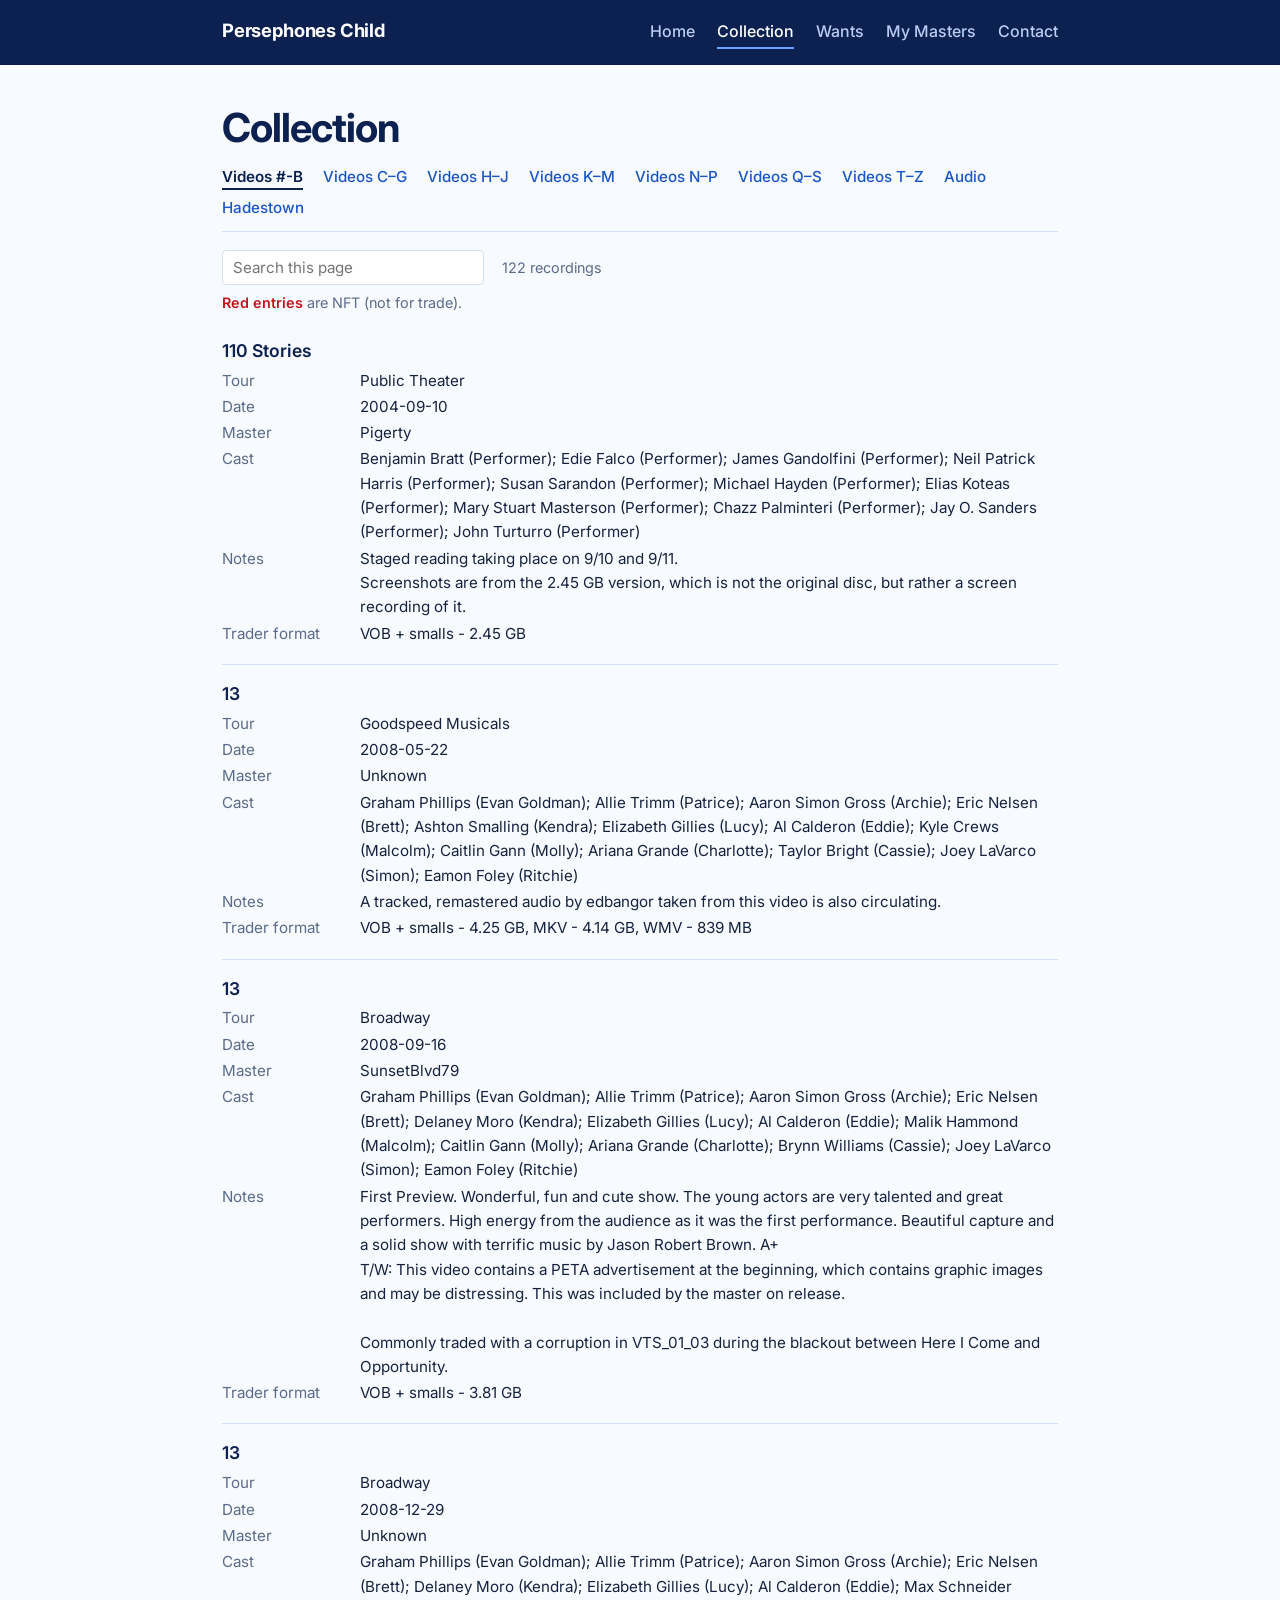
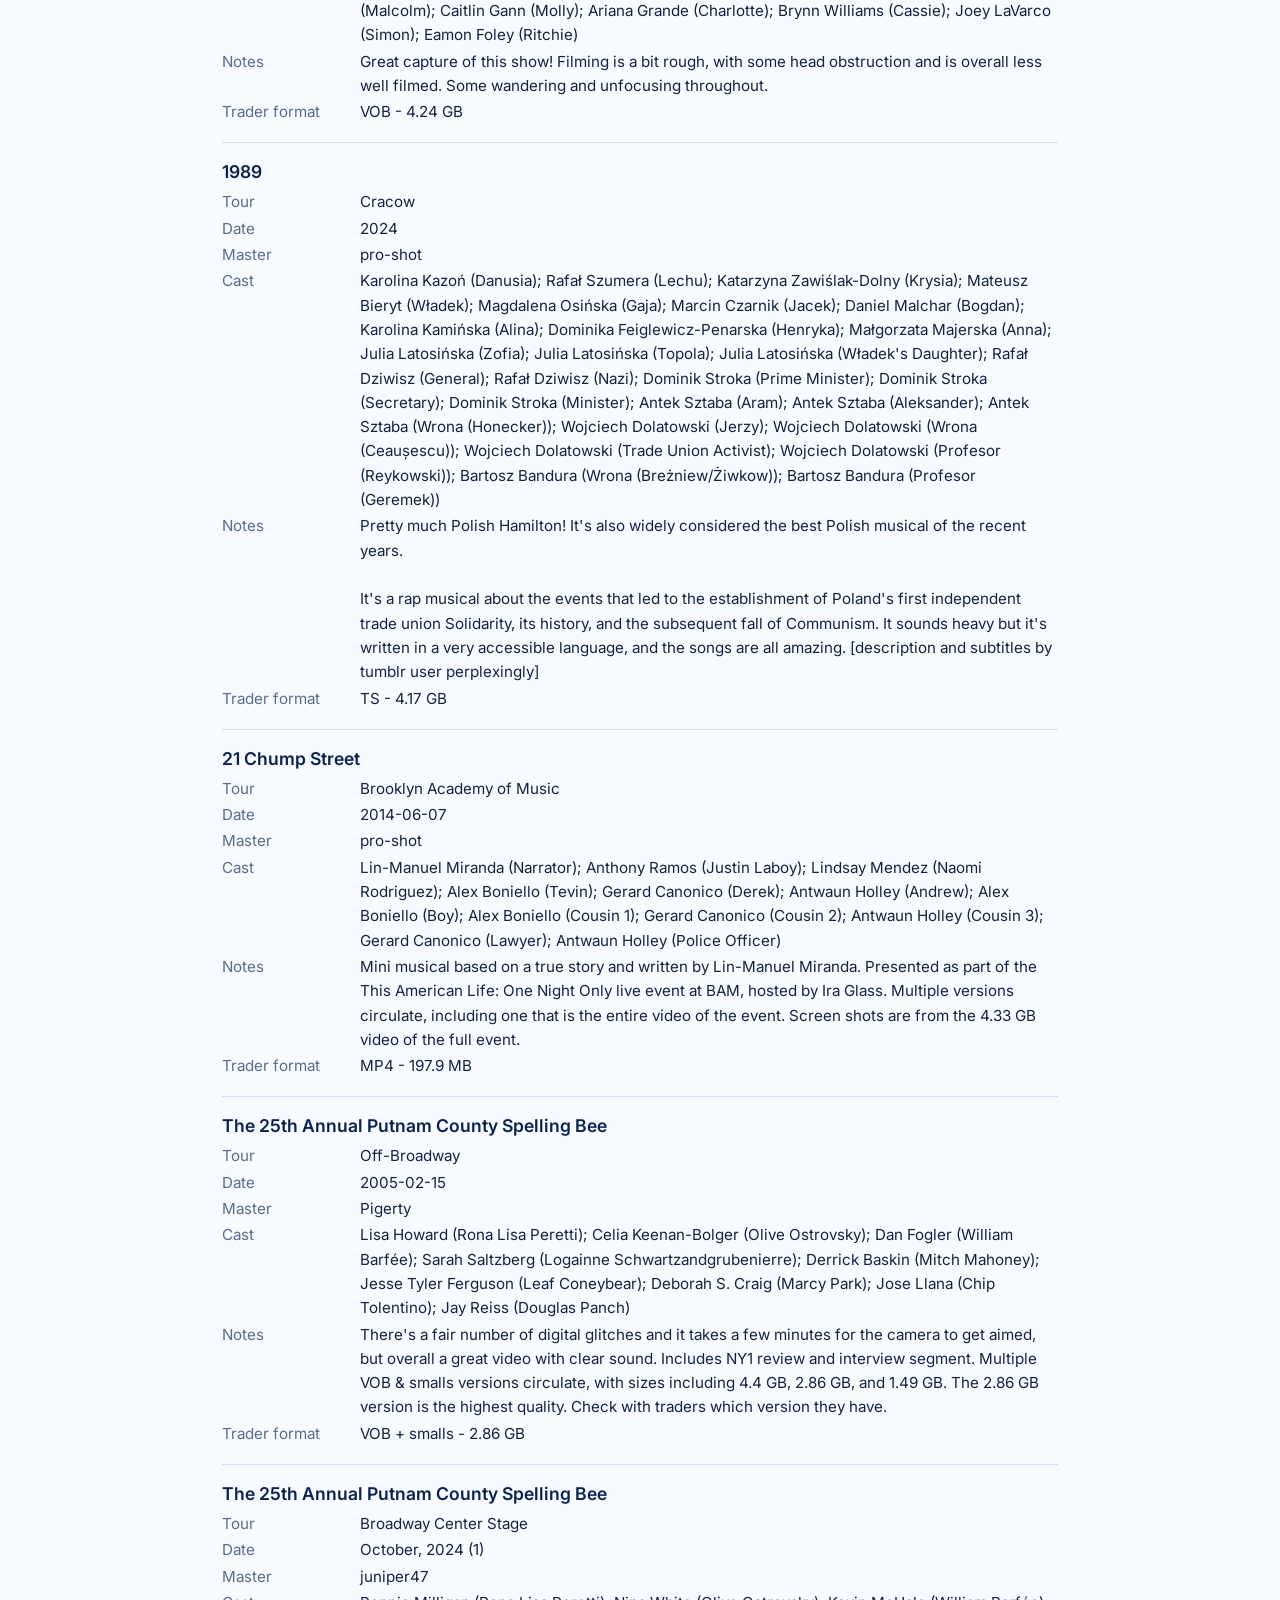
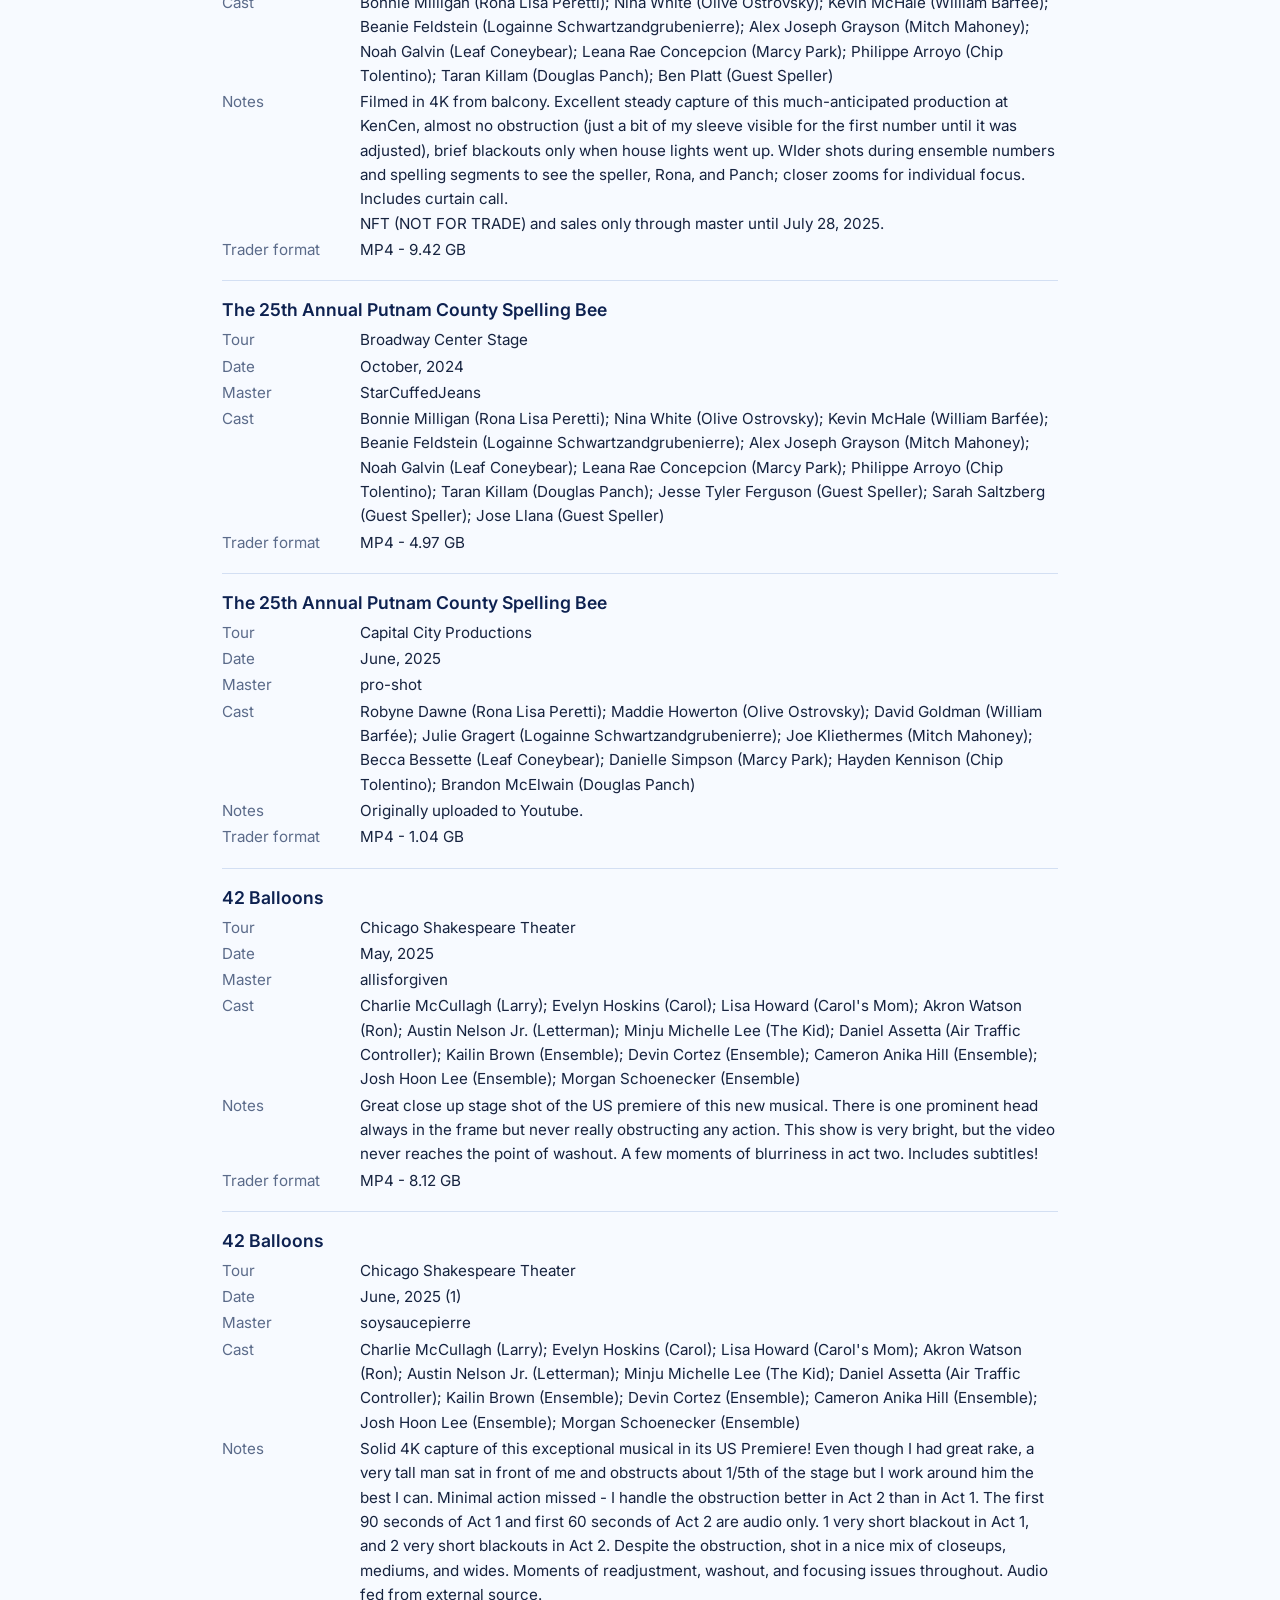
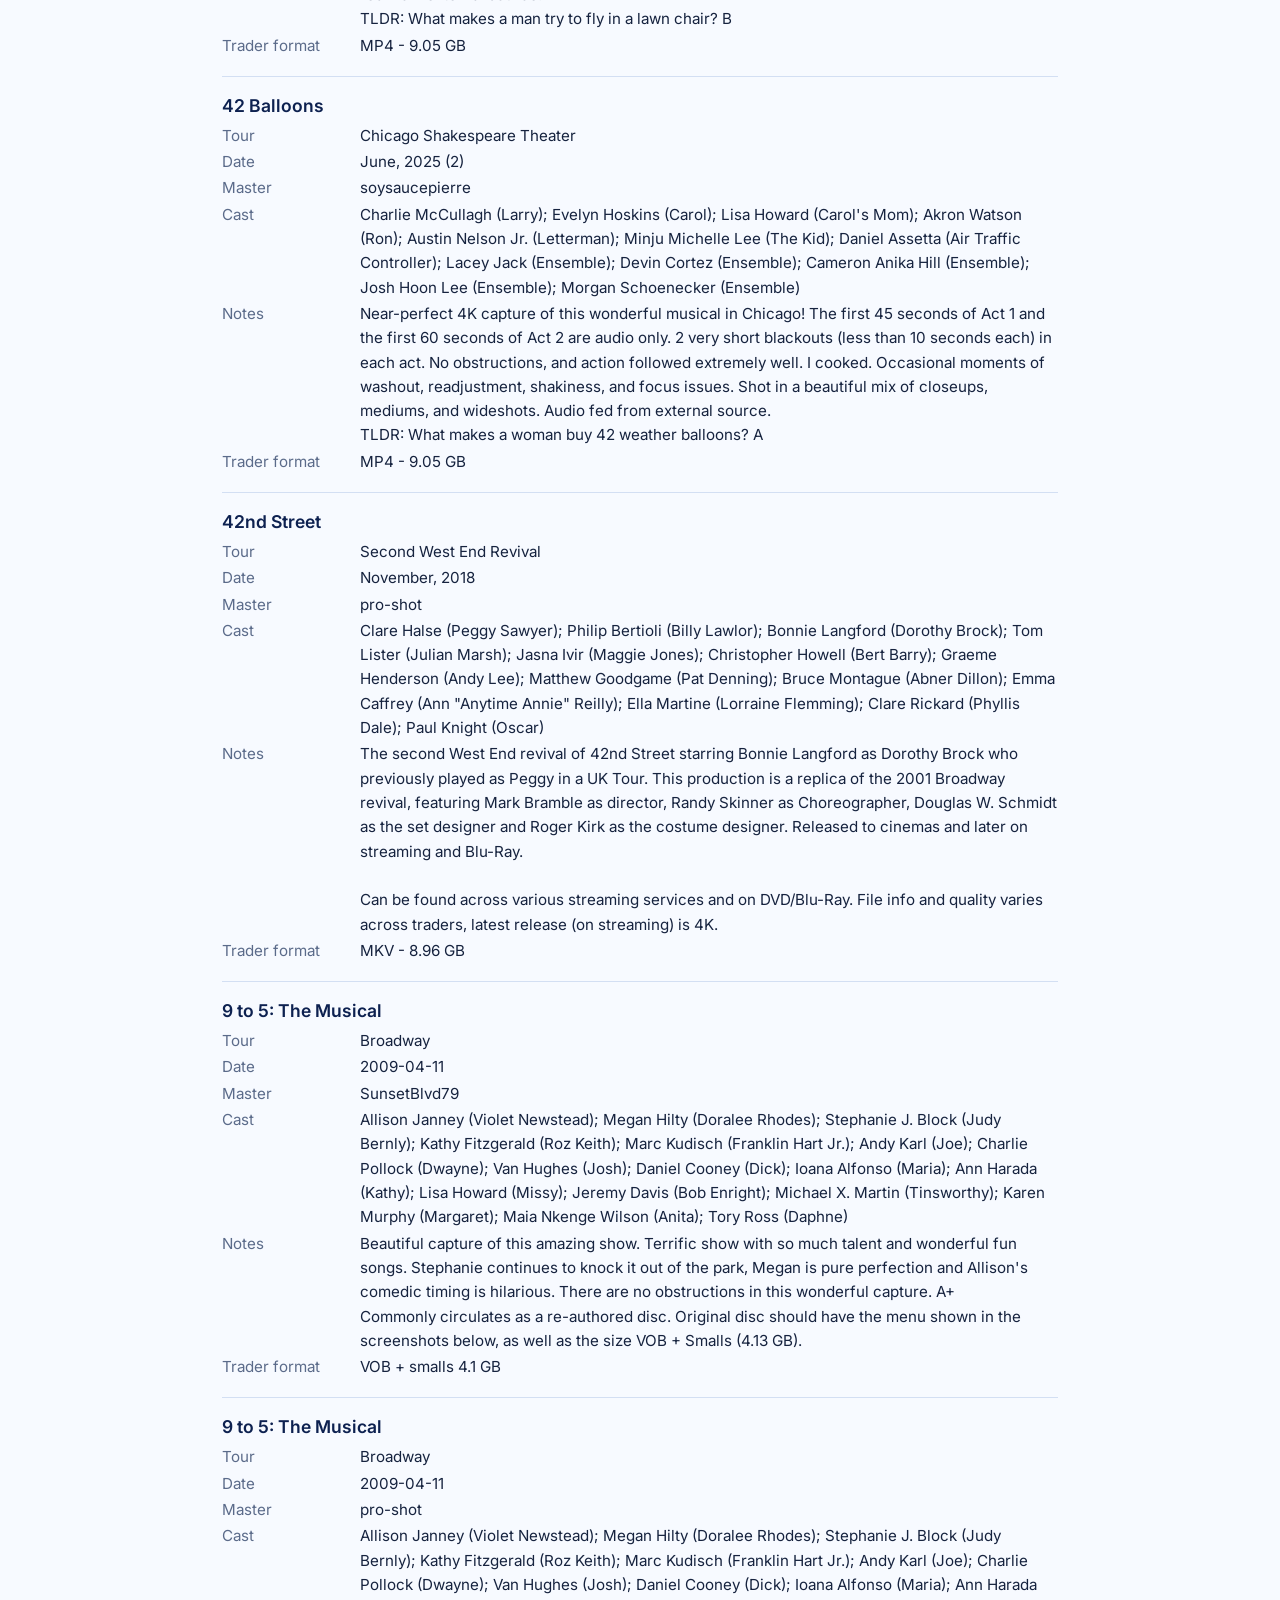
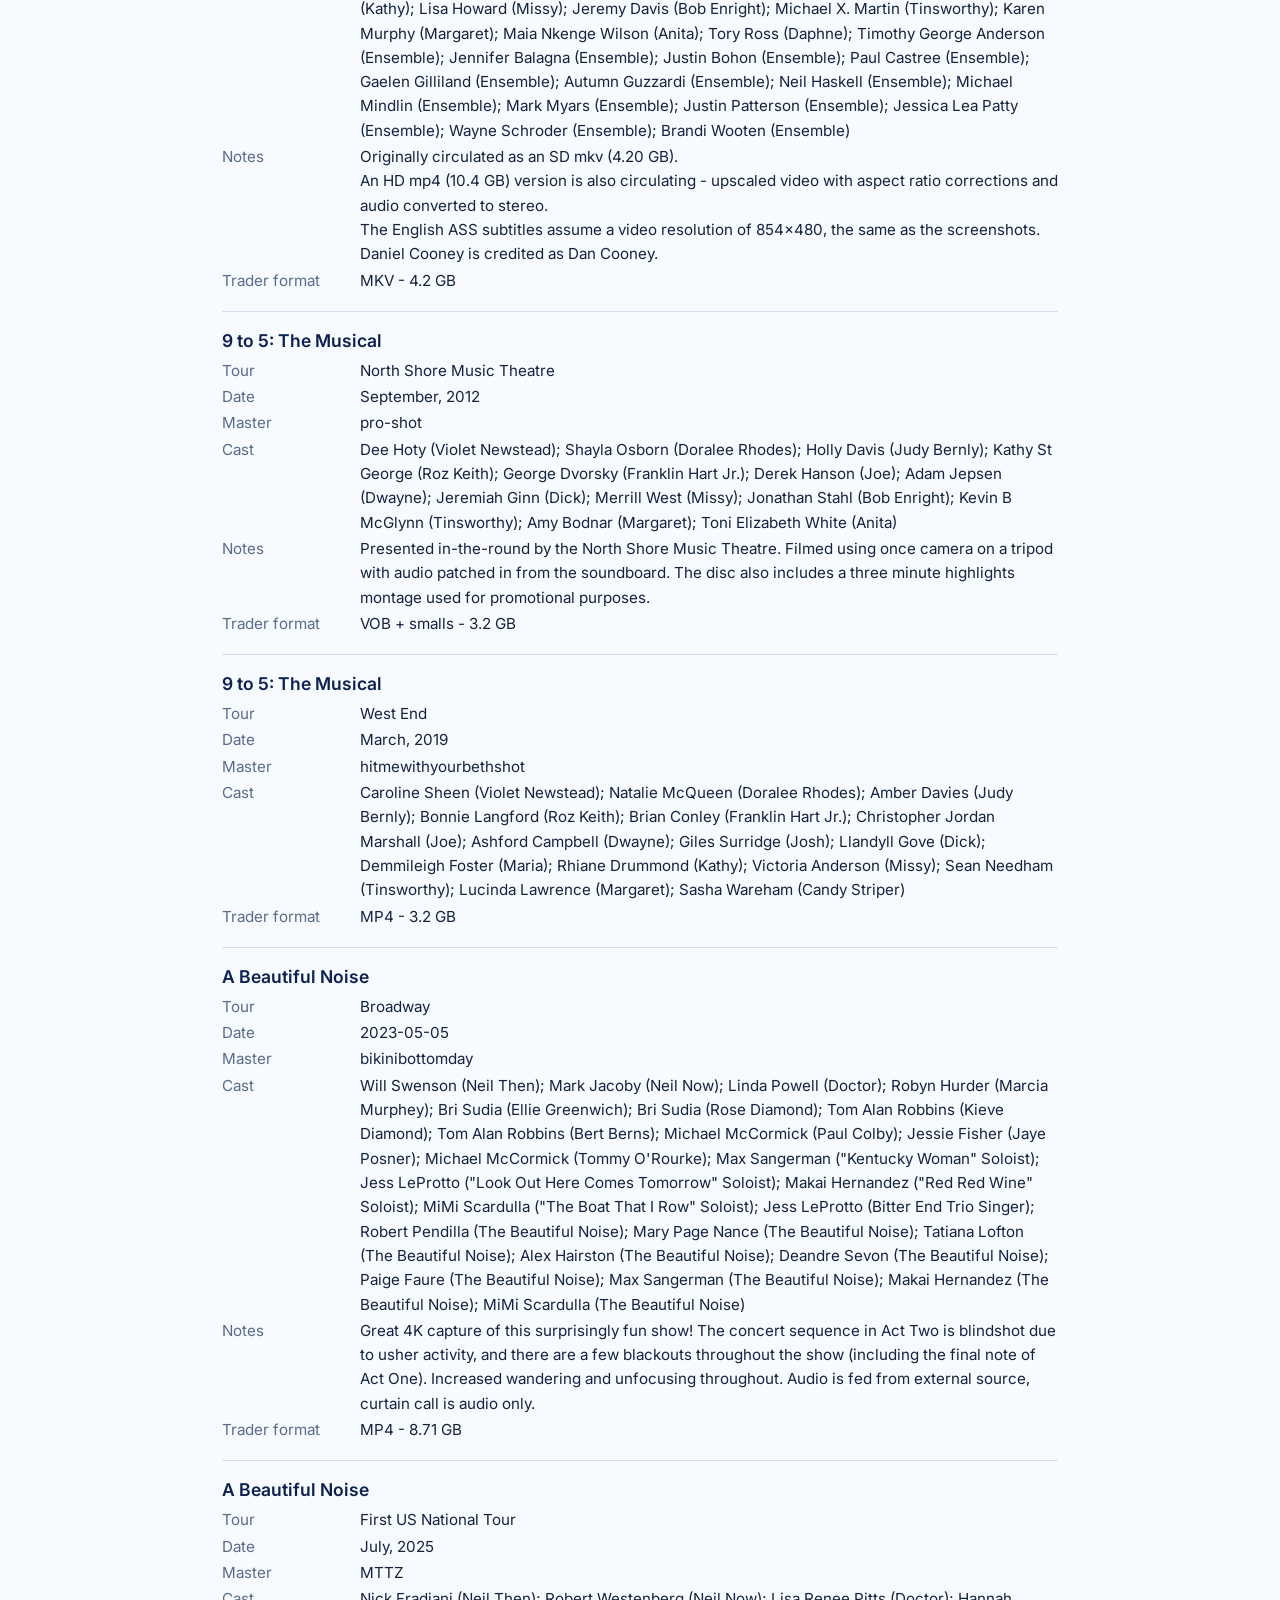
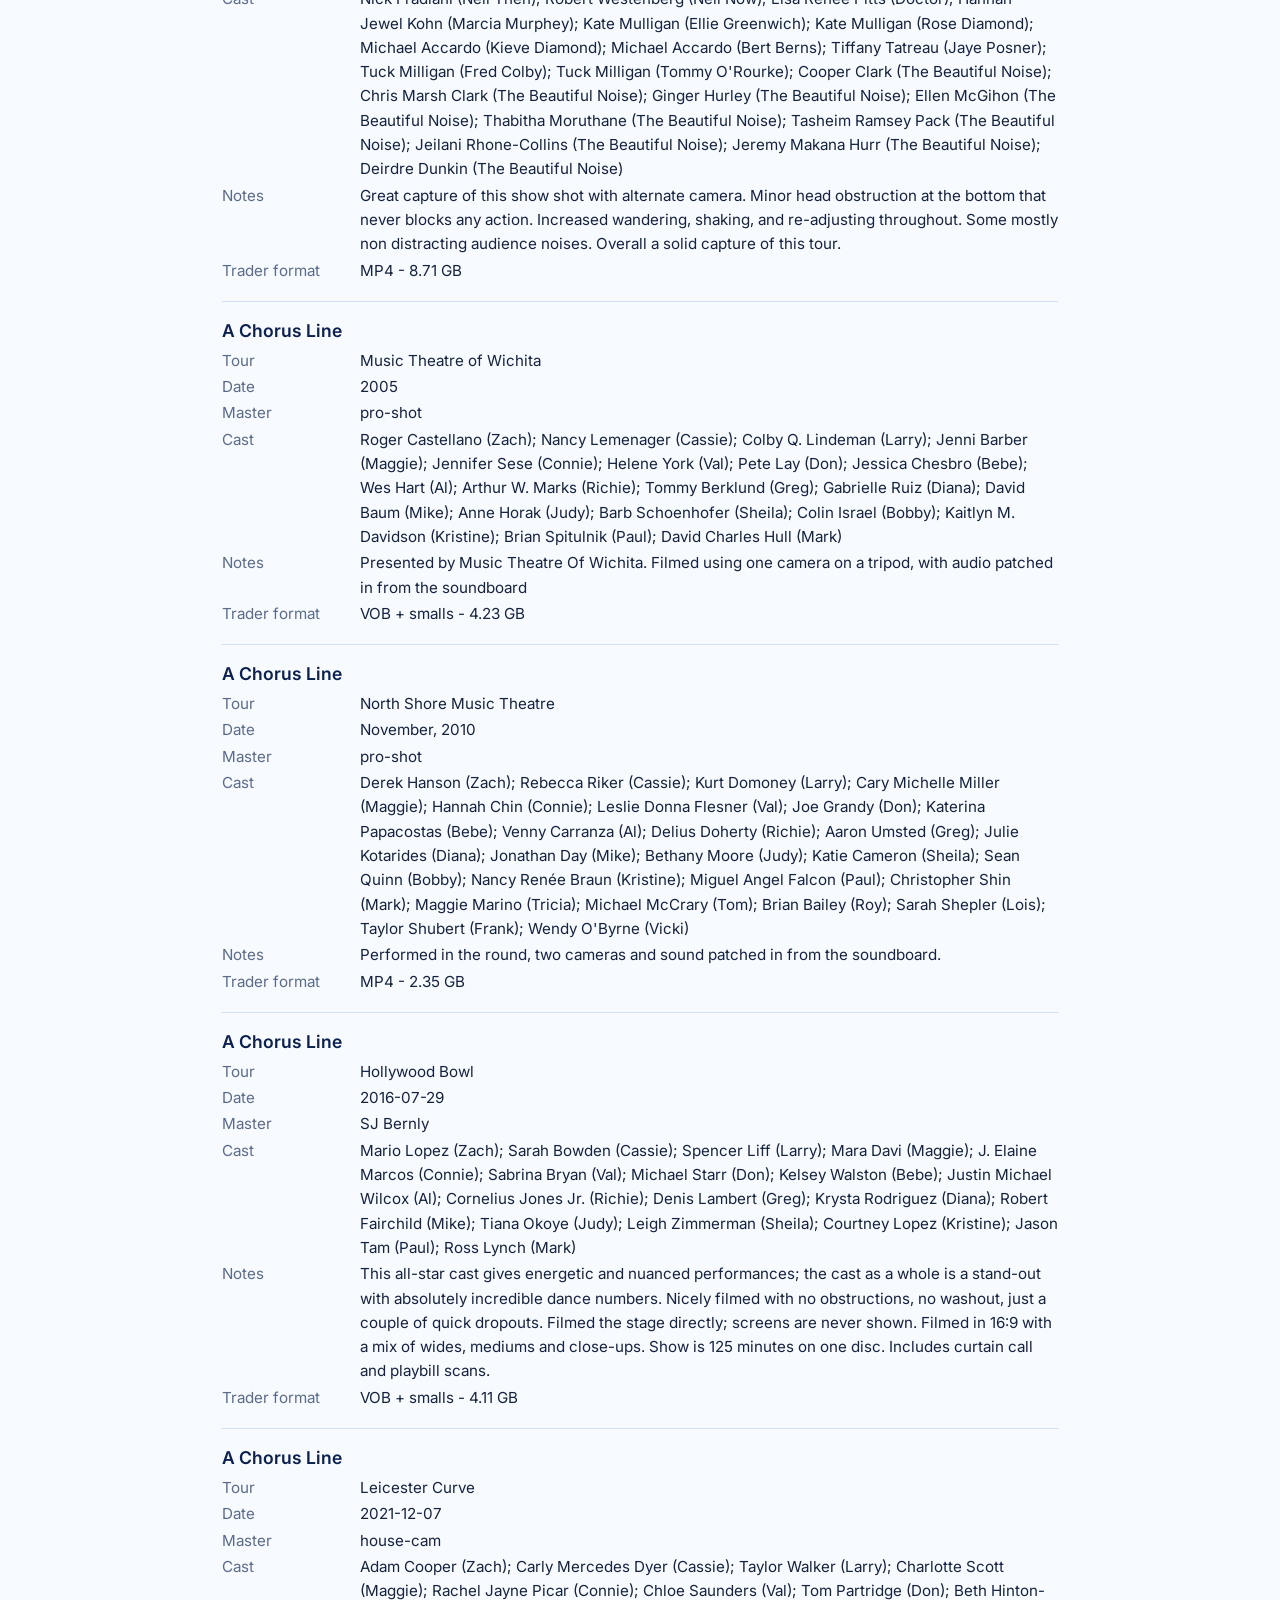
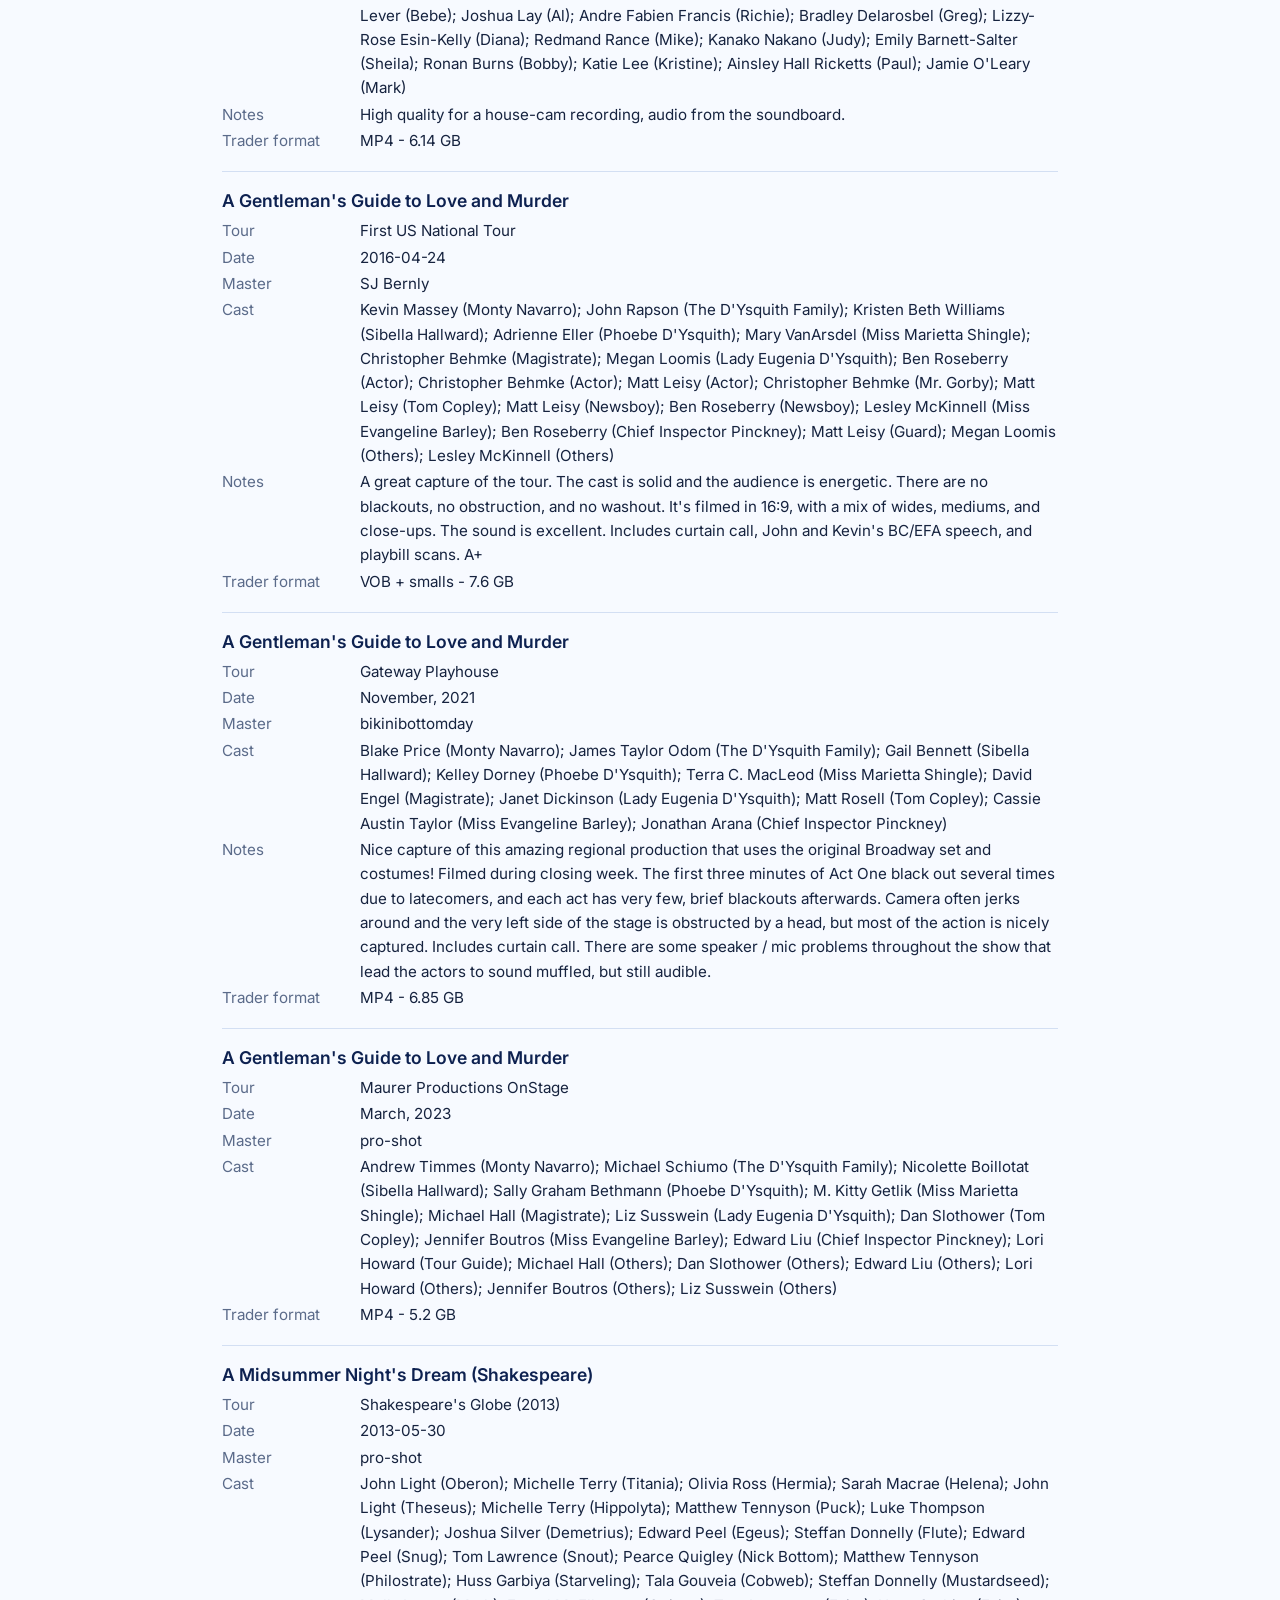
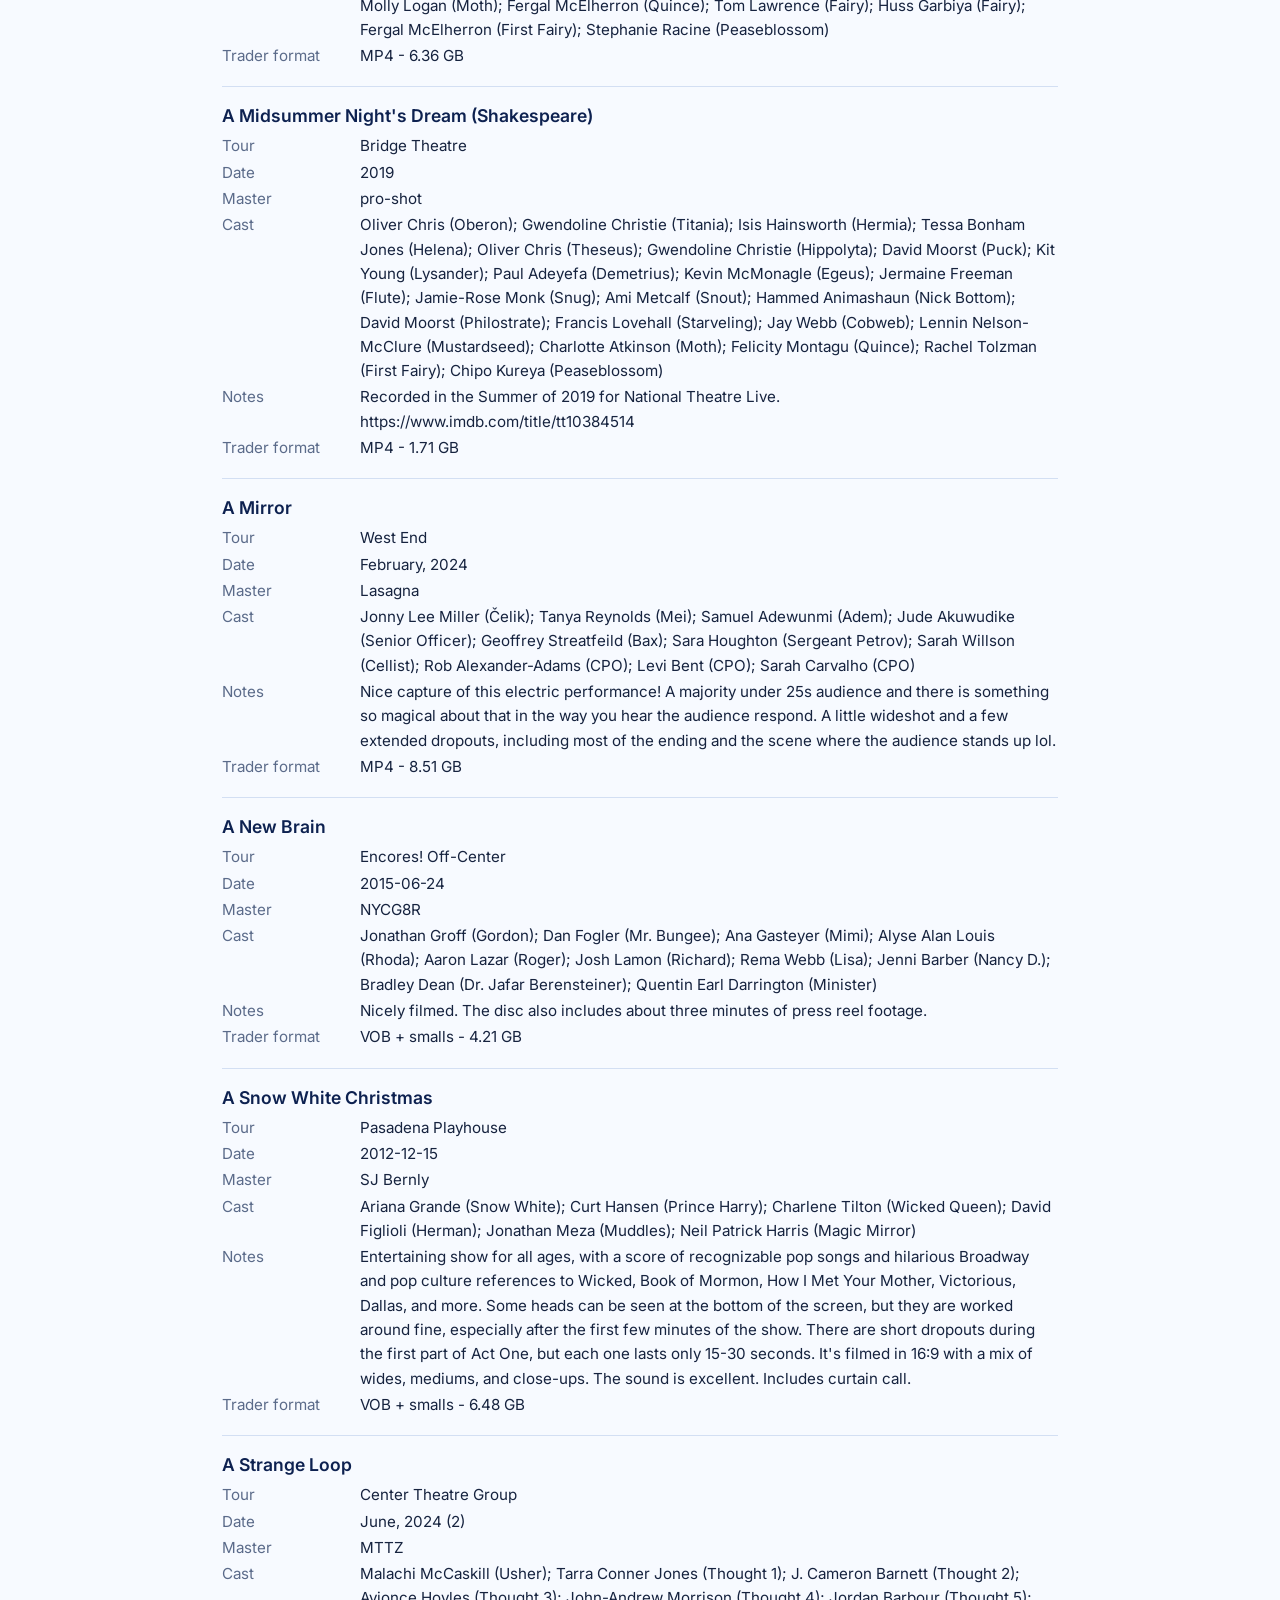
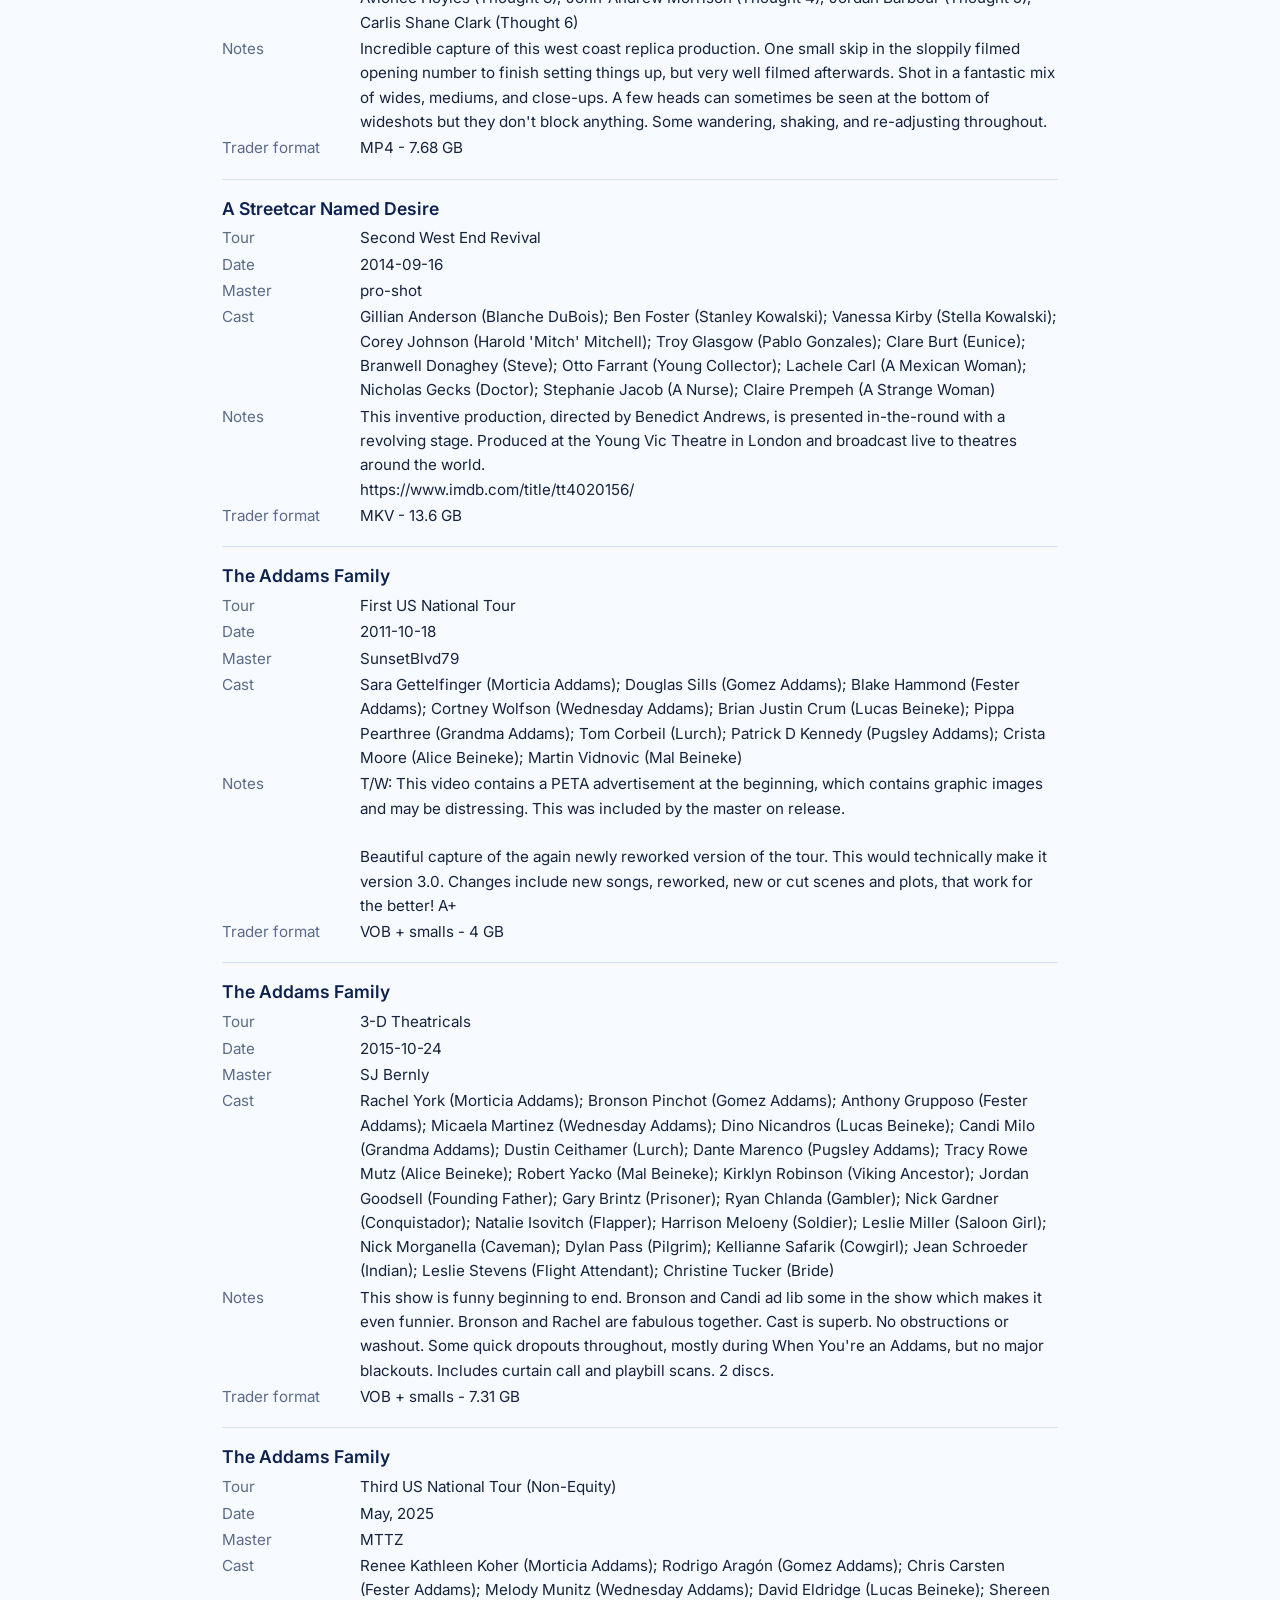
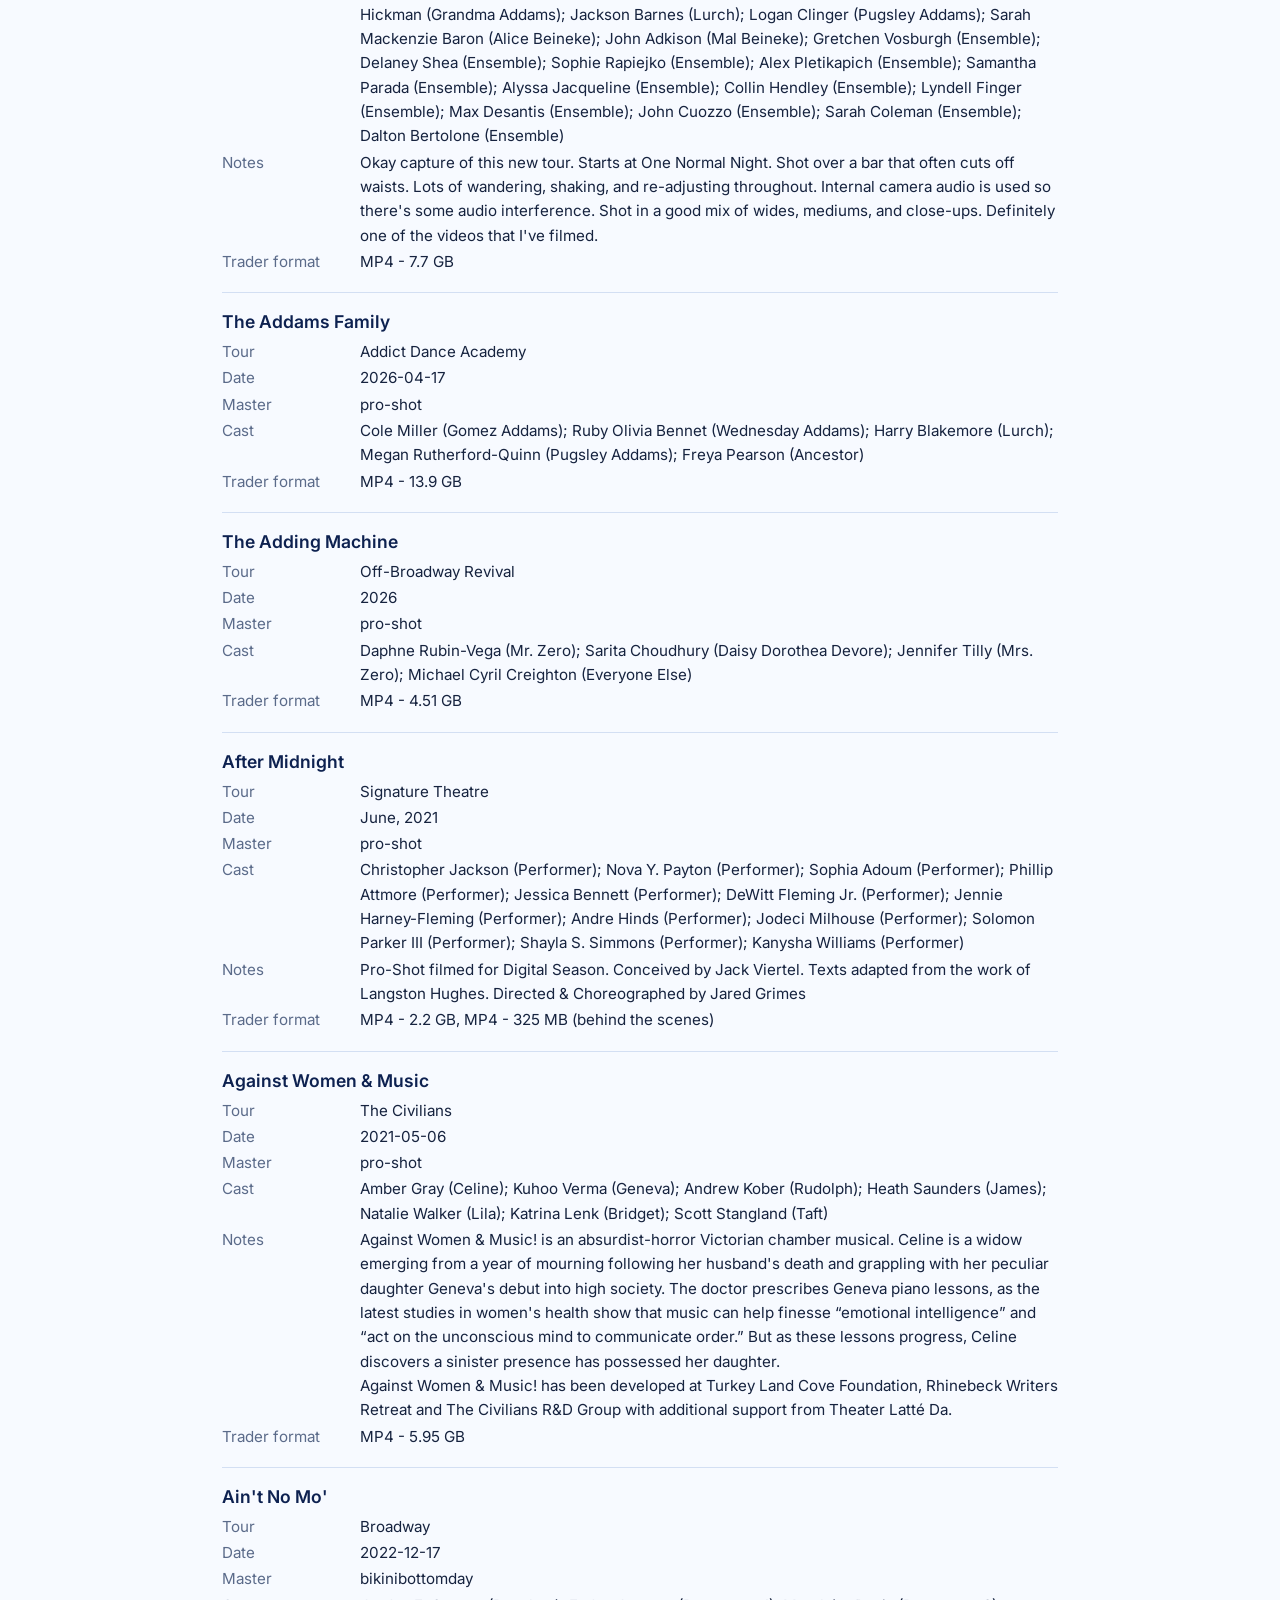
==== collection.html @ d9efc27d "Add files via upload" ====
<!DOCTYPE html>
<html lang="en">
<head>
<meta charset="utf-8">
<meta name="viewport" content="width=device-width, initial-scale=1">
<title>Collection</title>
<link href="https://fonts.bunny.net/css?family=inter:400,500,600,700&amp;display=swap" rel="stylesheet">
<link rel="stylesheet" href="css/style.css">
</head>
<body data-page="collection">
<header class="site-header">
  <div class="wrap header-inner">
    <a class="brand" href="index.html">Persephones Child</a>
    <nav class="main-nav" aria-label="Main">
      <a href="index.html" data-page="home">Home</a>
      <a href="collection.html" data-page="collection">Collection</a>
      <a href="wants.html" data-page="wants">Wants</a>
      <a href="masters.html" data-page="masters">My Masters</a>
      <a href="contact.html" data-page="contact">Contact</a>
    </nav>
  </div>
</header>
<main class="wrap">
  <h1>Collection</h1>
  <nav class="subnav" id="subnav" aria-label="Collection sections"></nav>
  <div class="toolbar">
    <label class="search"><span class="sr-only">Search this page</span>
      <input type="search" id="search" placeholder="Search this page"></label>
    <span class="count" id="count" aria-live="polite"></span>
  </div>
  <p class="legend"><span class="nft-sample">Red entries</span> are NFT (not for trade).</p>
  <div id="list" class="list"><p class="status">Loading&hellip;</p></div>
</main>
<script src="js/app.js"></script>
</body>
</html>
---- css/style.css ----
:root {
  --navy: #0d2150;
  --blue: #1b56c9;
  --blue-dark: #12409c;
  --tint: #eaf1fc;
  --paper: #f7faff;
  --ink: #16233f;
  --muted: #5b6b8a;
  --line: #d3dff3;
  --nft: #c0171d;
  --font: "Inter", system-ui, -apple-system, "Segoe UI", Arial, sans-serif;
}
* { box-sizing: border-box; }
html { -webkit-text-size-adjust: 100%; }
body { margin: 0; background: var(--paper); color: var(--ink); font: 400 16px/1.6 var(--font); }
.wrap { max-width: 880px; margin: 0 auto; padding: 0 22px; }
.narrow { max-width: 680px; }
.sr-only { position: absolute; width: 1px; height: 1px; overflow: hidden; clip: rect(0 0 0 0); white-space: nowrap; }
a { color: var(--blue); text-underline-offset: 2px; }
a:hover { color: var(--blue-dark); }
:focus-visible { outline: 2px solid var(--blue); outline-offset: 2px; }
code { background: var(--tint); padding: 1px 5px; border-radius: 3px; font-size: 0.9em; }

.site-header { background: var(--navy); }
.header-inner { display: flex; flex-wrap: wrap; align-items: baseline; justify-content: space-between; gap: 6px 28px; padding-top: 16px; padding-bottom: 16px; }
.brand { color: #fff; font-weight: 700; font-size: 1.15rem; text-decoration: none; letter-spacing: -0.01em; }
.main-nav { display: flex; flex-wrap: wrap; gap: 4px 22px; }
.main-nav a { color: #b9cdf3; text-decoration: none; font-weight: 500; padding: 2px 0; border-bottom: 2px solid transparent; }
.main-nav a:hover { color: #fff; }
.main-nav a.active { color: #fff; border-bottom-color: #6ea0ff; }

h1 { font-size: clamp(1.9rem, 4.5vw, 2.5rem); font-weight: 700; letter-spacing: -0.025em; line-height: 1.15; color: var(--navy); margin: 40px 0 14px; }
h2 { font-size: 1.2rem; font-weight: 600; color: var(--navy); margin: 36px 0 10px; }
.intro { font-size: 1.1rem; color: var(--muted); margin: 0 0 8px; }
.rules { padding-left: 1.3em; margin: 0 0 48px; }
.rules li { margin-bottom: 8px; }
.contact-list { padding-left: 1.2em; }
.contact-list li { margin-bottom: 6px; }

.subnav { display: flex; flex-wrap: wrap; gap: 6px 20px; margin: 0 0 18px; padding-bottom: 10px; border-bottom: 1px solid var(--line); }
.subnav a, .subnav button { font: 500 0.95rem var(--font); background: none; border: 0; border-bottom: 2px solid transparent; padding: 2px 0; color: var(--blue); text-decoration: none; cursor: pointer; }
.subnav a:hover, .subnav button:hover { color: var(--navy); }
.subnav a.active, .subnav button.active { color: var(--navy); font-weight: 600; border-bottom-color: var(--navy); }

.toolbar { display: flex; flex-wrap: wrap; align-items: center; gap: 8px 18px; margin-bottom: 6px; }
.search input { font: 400 0.95rem var(--font); width: min(320px, 100%); padding: 7px 10px; border: 1px solid var(--line); border-radius: 4px; background: #fff; color: var(--ink); }
.count { color: var(--muted); font-size: 0.9rem; }
.legend { color: var(--muted); font-size: 0.9rem; margin: 0 0 8px; }
.nft-sample { color: var(--nft); font-weight: 600; }

.list { margin-bottom: 56px; }
.status { color: var(--muted); padding: 16px 0; }
.entry { padding: 18px 0; border-bottom: 1px solid var(--line); }
.entry-head { display: flex; flex-wrap: wrap; align-items: baseline; gap: 2px 10px; margin-bottom: 6px; }
.entry h3 { margin: 0; font-size: 1.1rem; font-weight: 600; color: var(--navy); line-height: 1.3; }
.badge { font-size: 0.85rem; color: var(--muted); font-weight: 500; }
.entry dl { margin: 0; display: grid; grid-template-columns: 8em 1fr; gap: 2px 16px; font-size: 0.95rem; }
.entry dt { color: var(--muted); }
.entry dd { margin: 0; overflow-wrap: anywhere; white-space: pre-line; }
.entry-link { margin: 8px 0 0; font-size: 0.92rem; }

/* NFT: red text, nothing else changes */
.entry.nft, .entry.nft h3, .entry.nft dt, .entry.nft dd, .entry.nft .badge, .entry.nft a { color: var(--nft); }

.site-footer { border-top: 1px solid var(--line); color: var(--muted); padding: 18px 0; font-size: 0.88rem; }

@media (max-width: 560px) {
  .entry dl { grid-template-columns: 1fr; gap: 0; }
  .entry dt { margin-top: 6px; font-size: 0.85rem; }
}
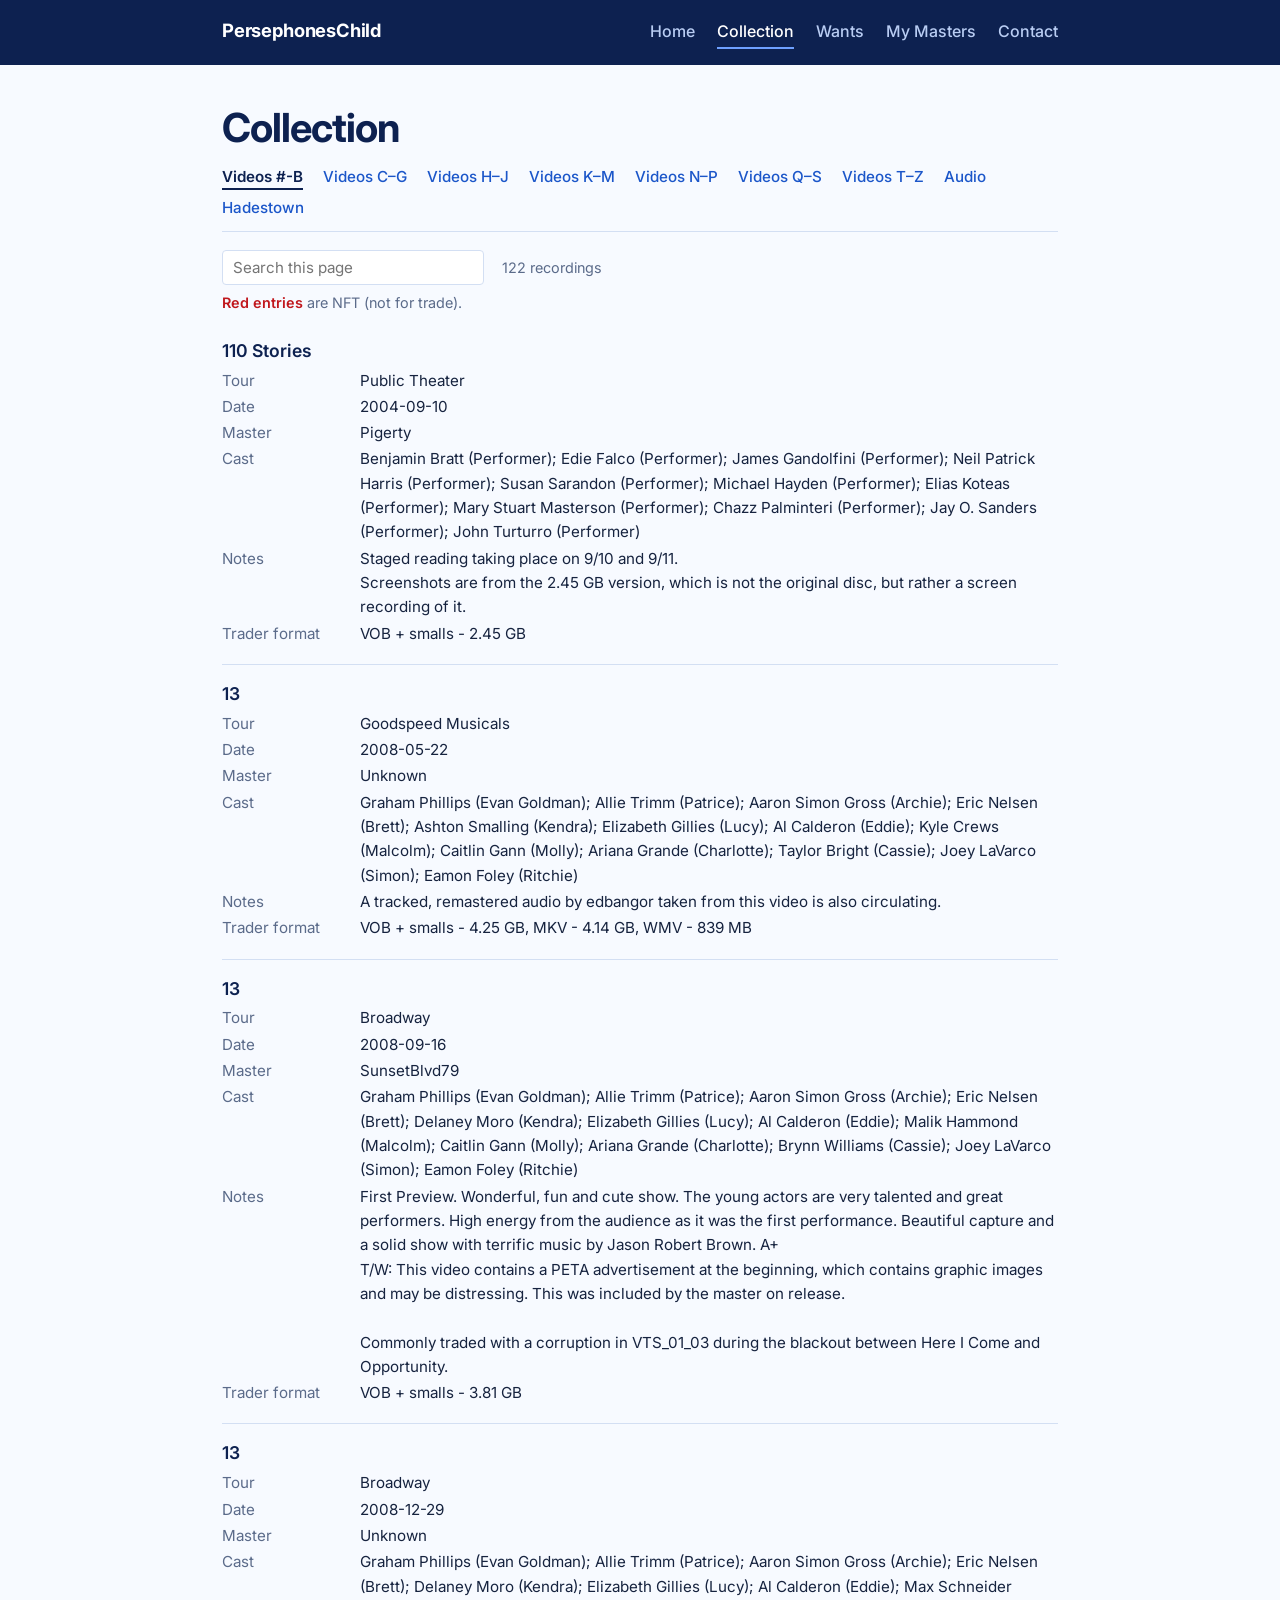
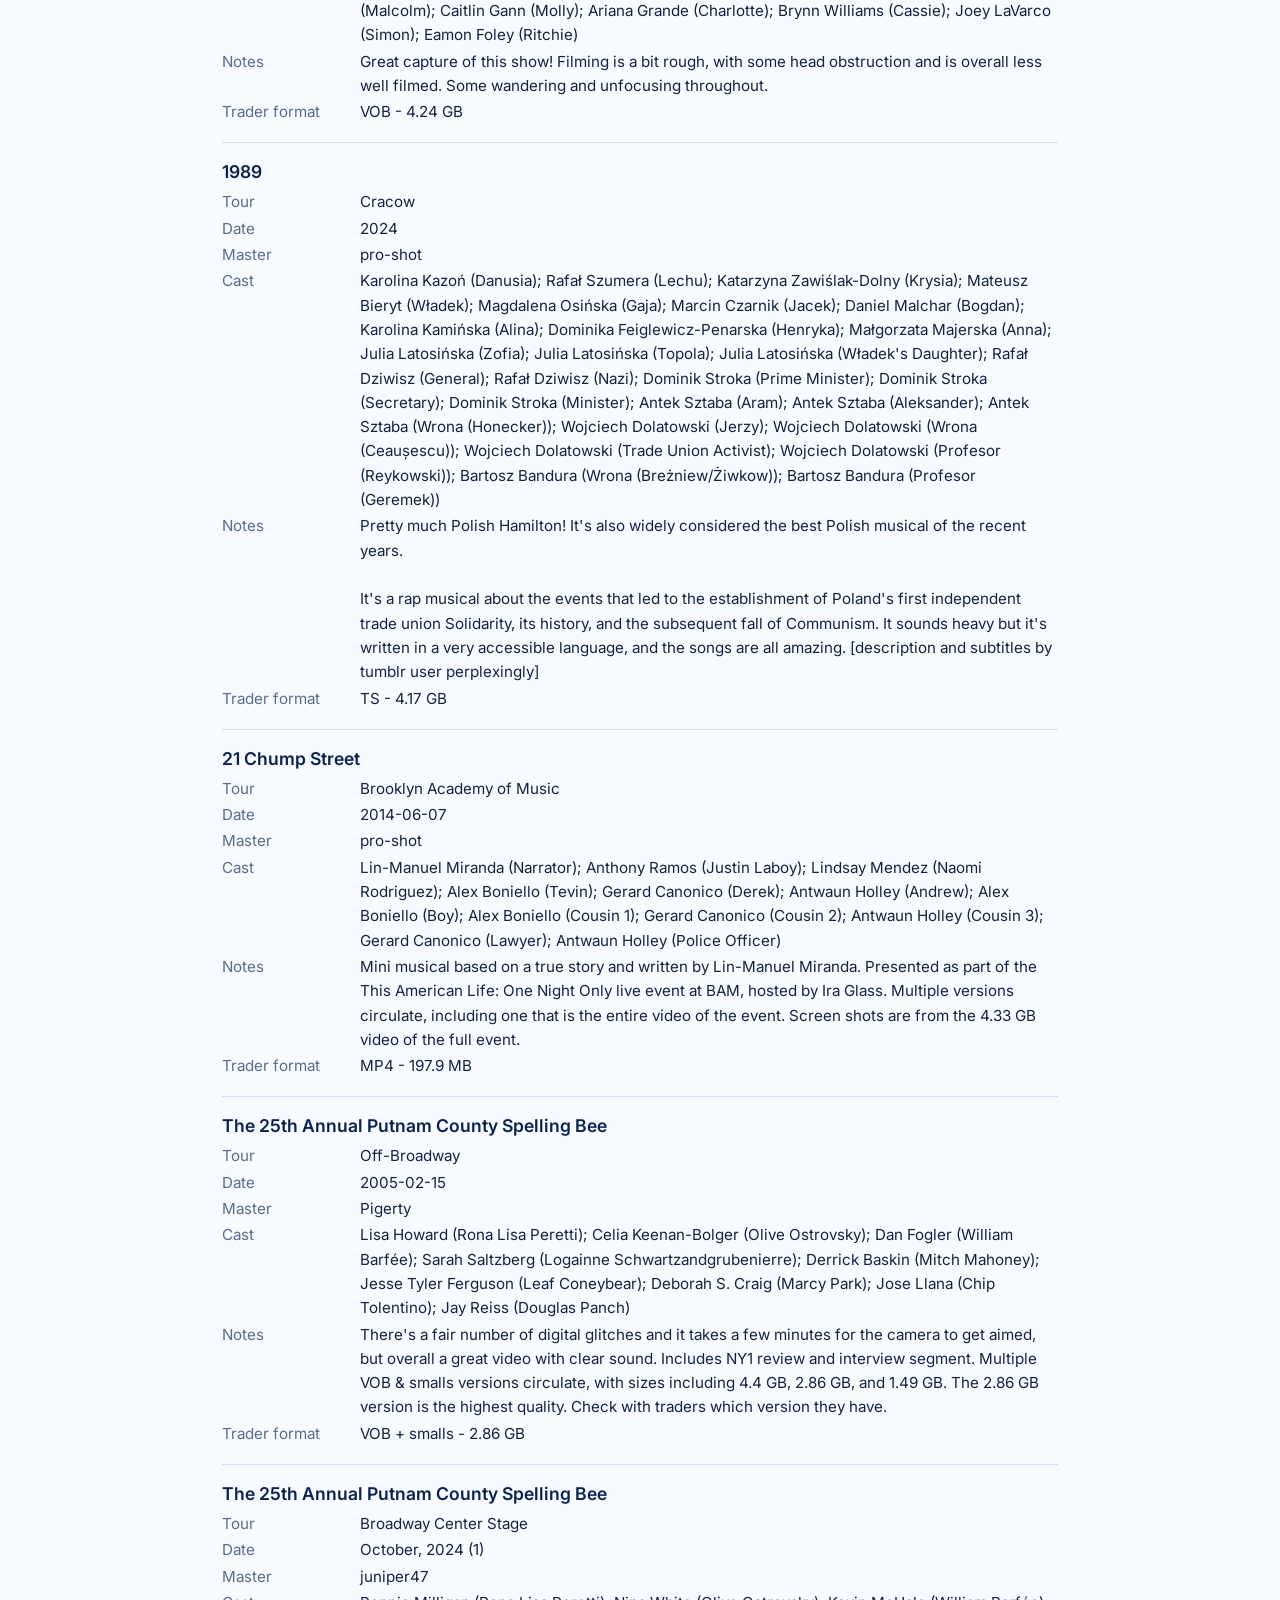
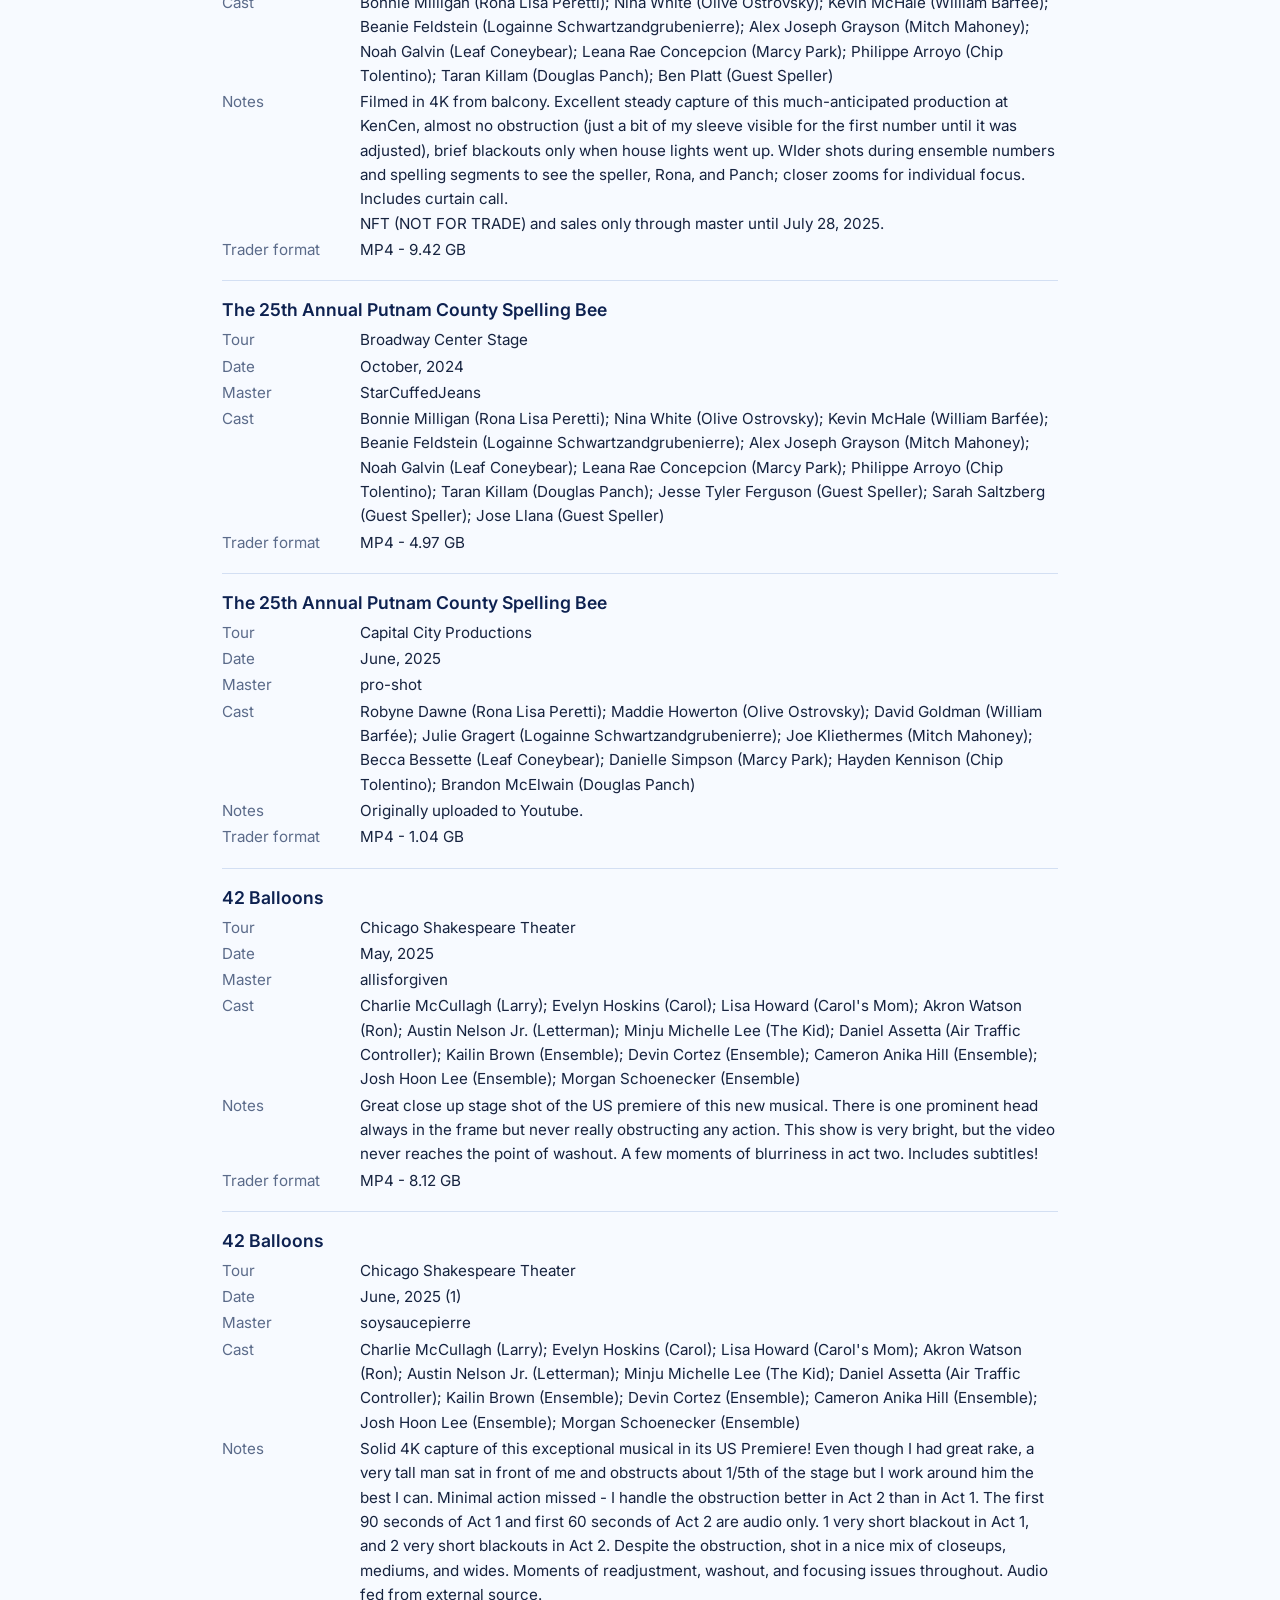
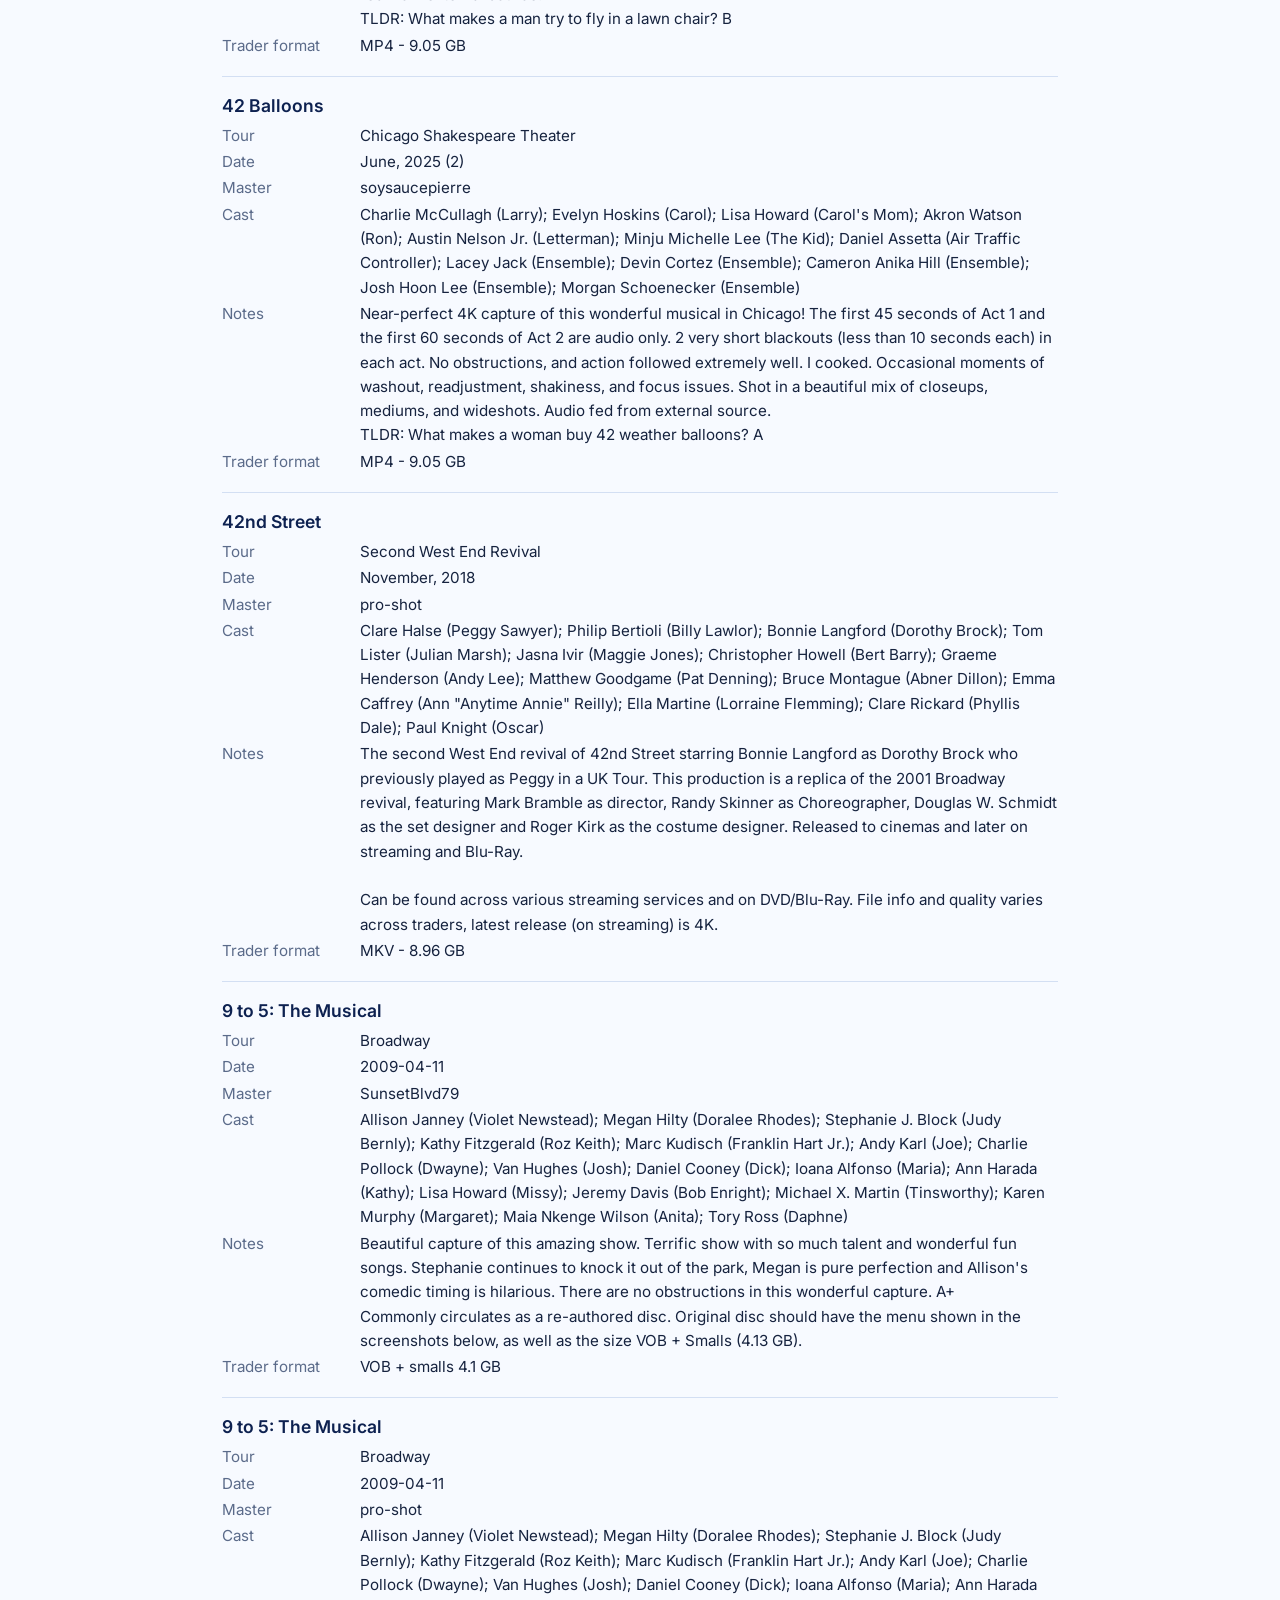
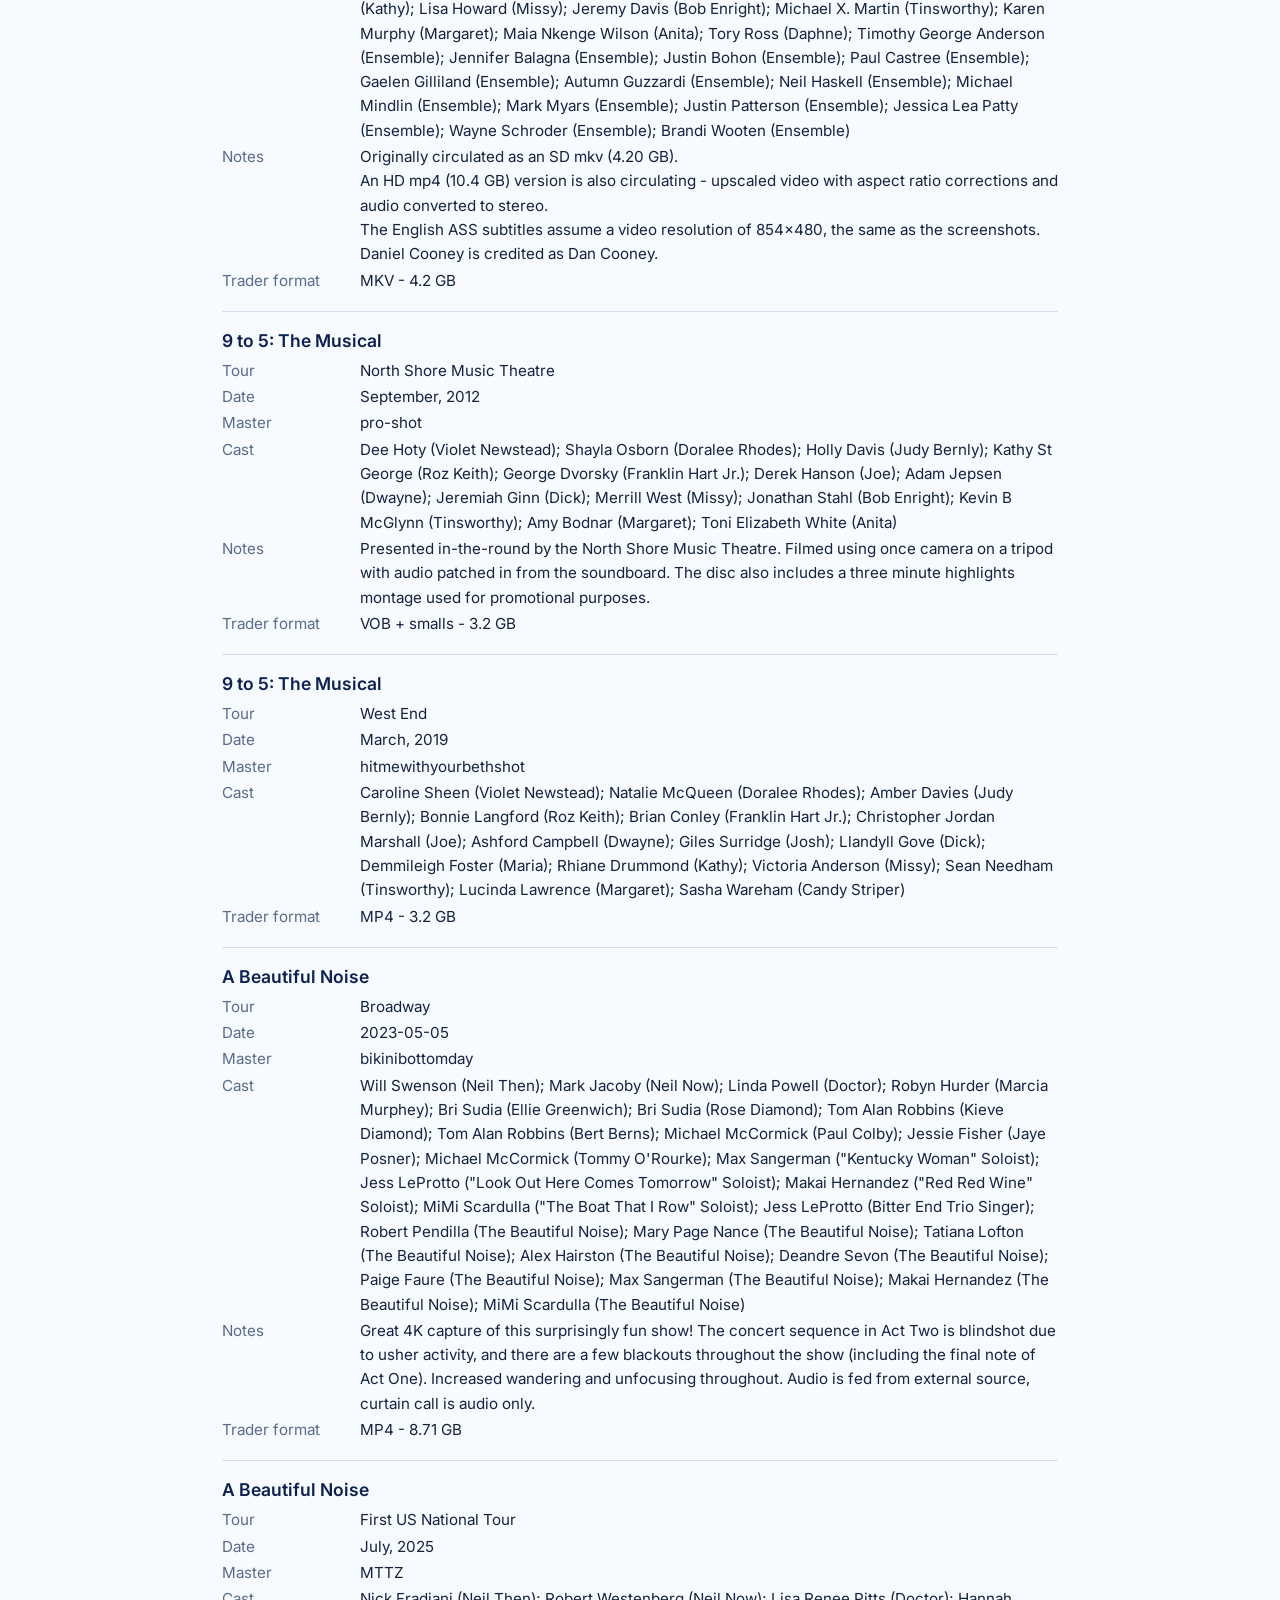
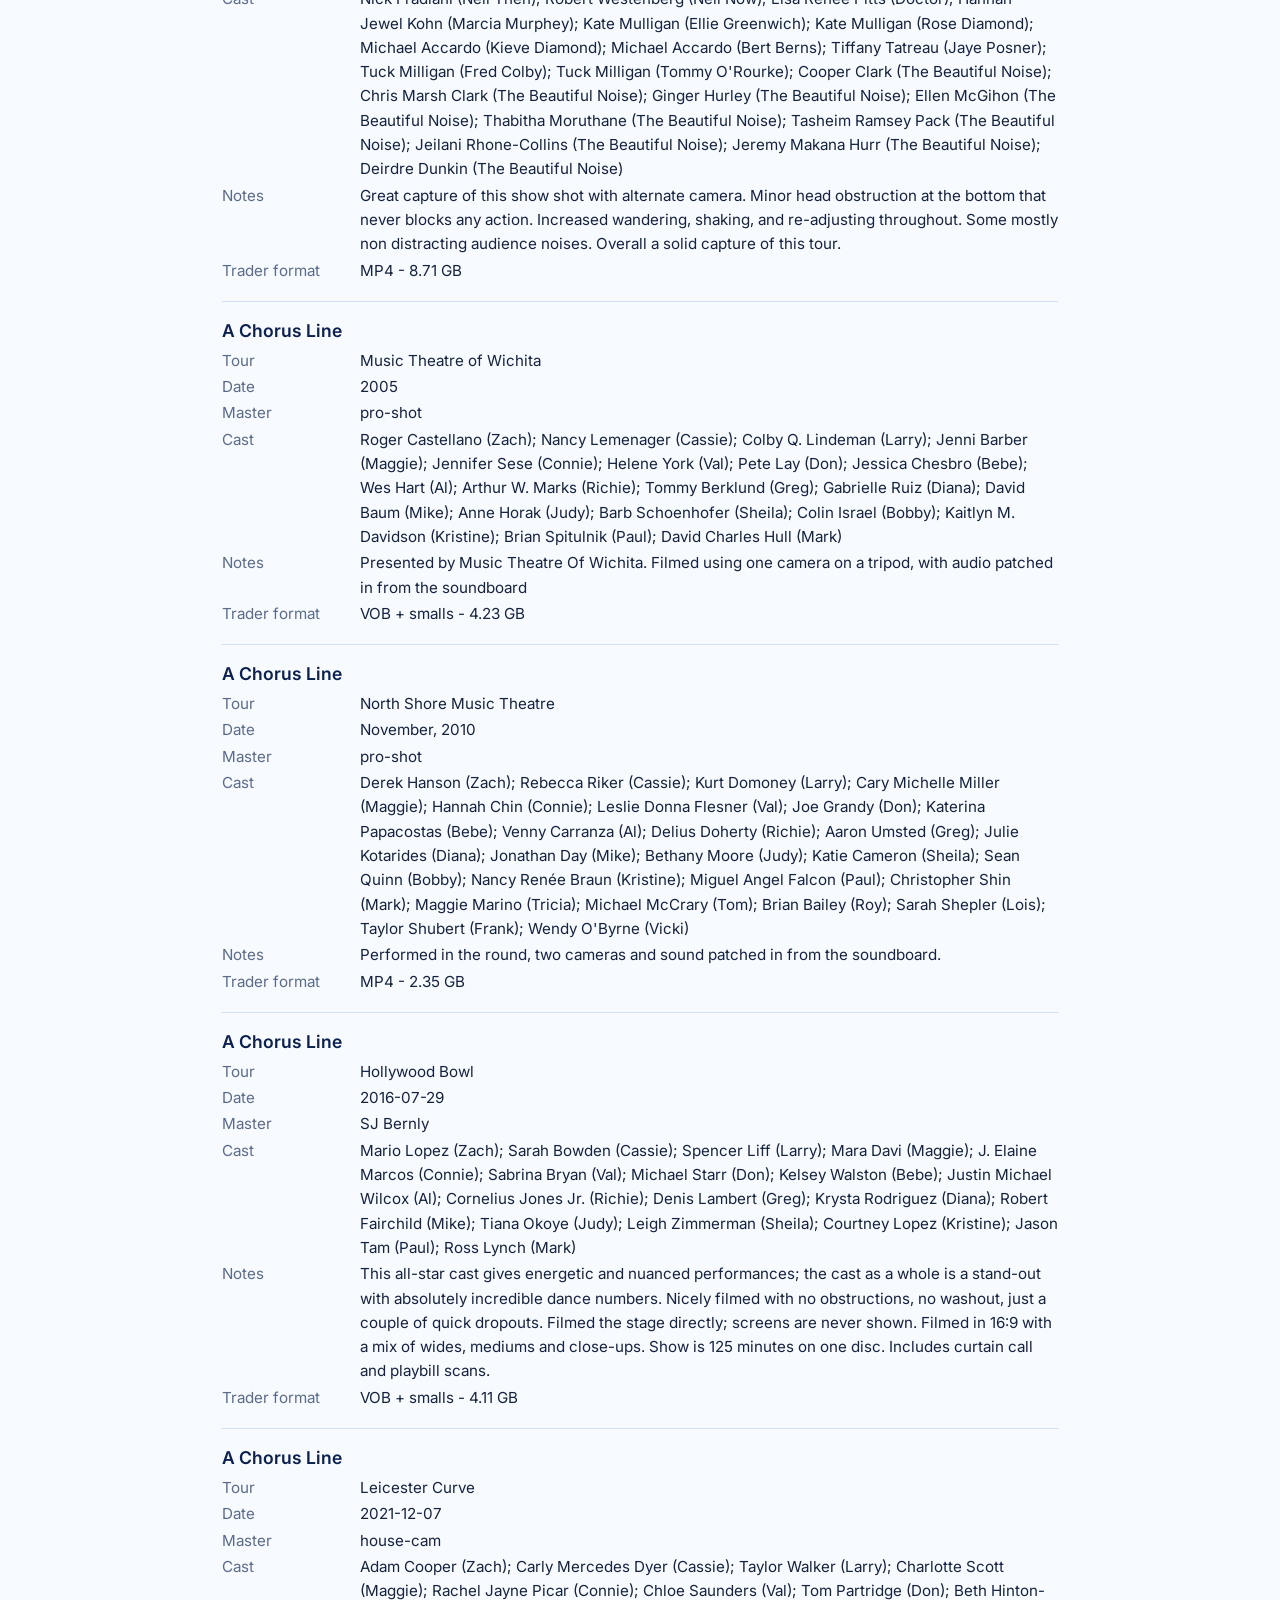
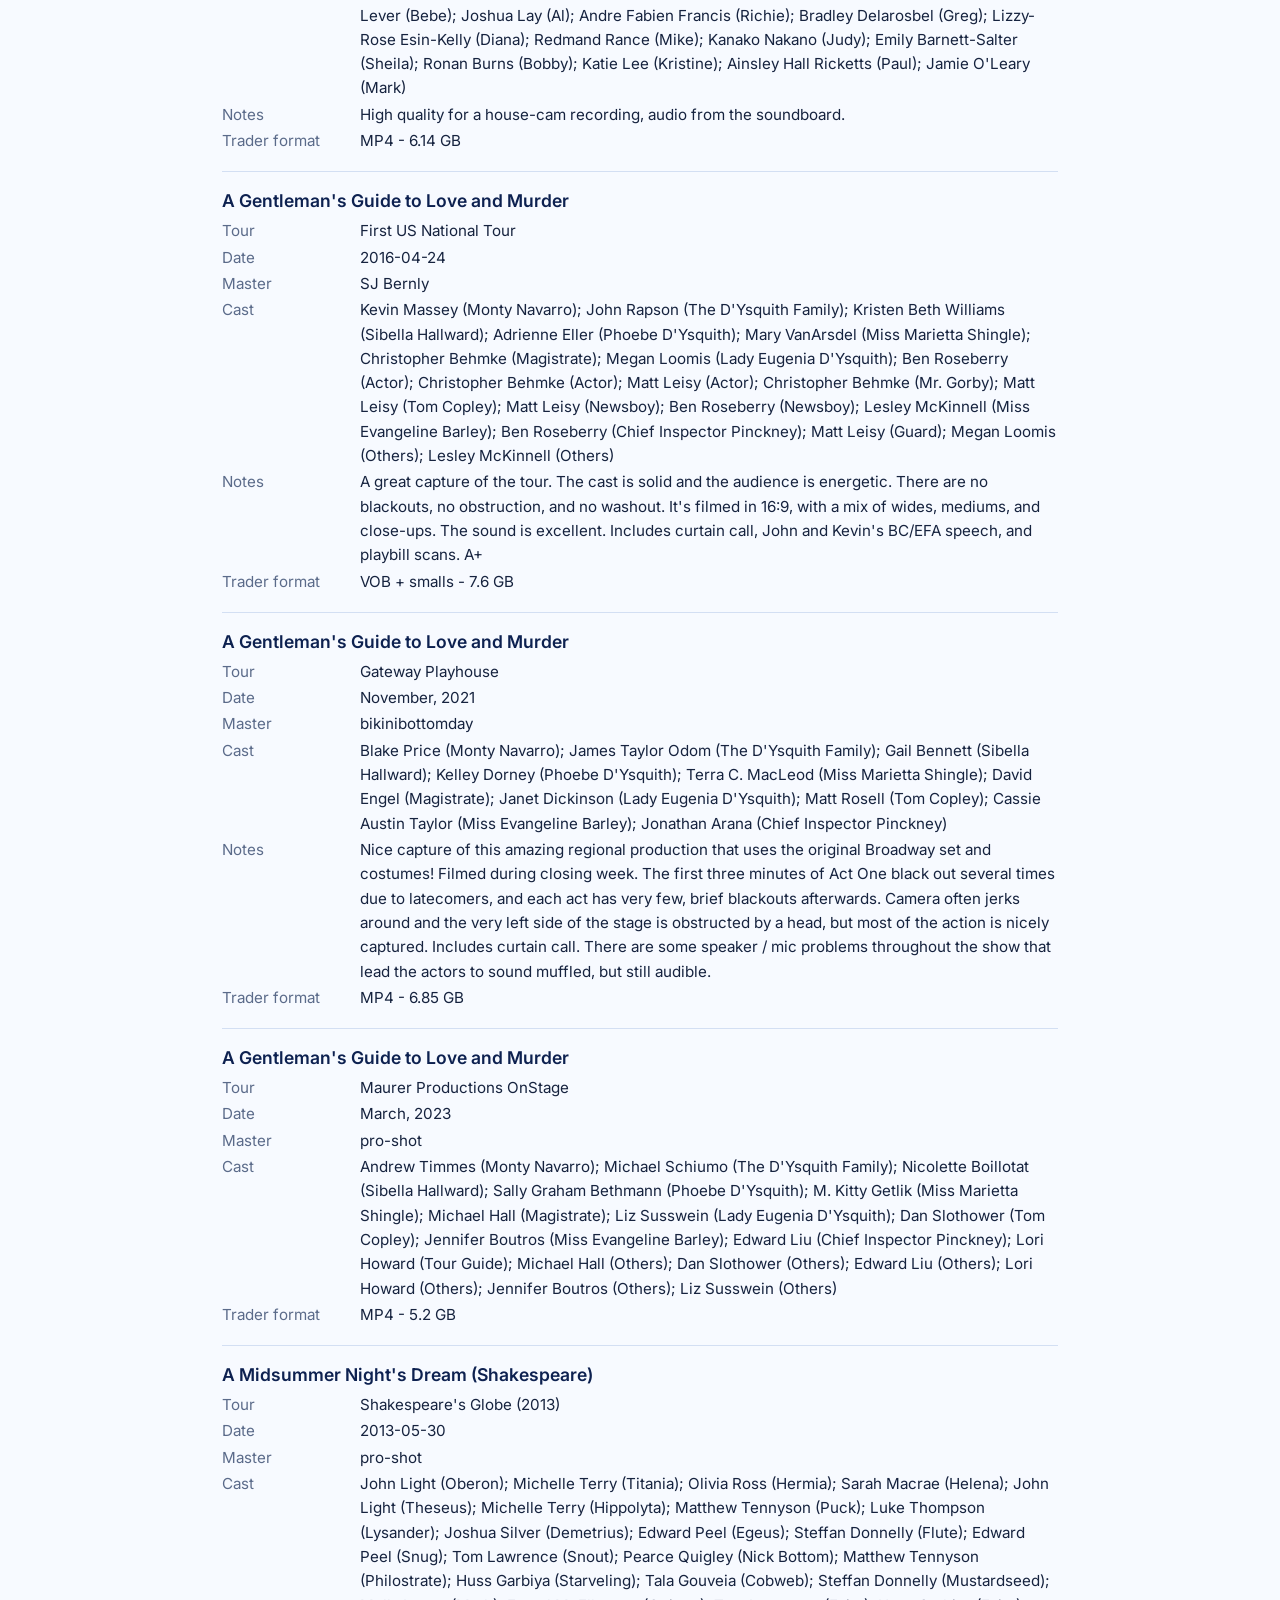
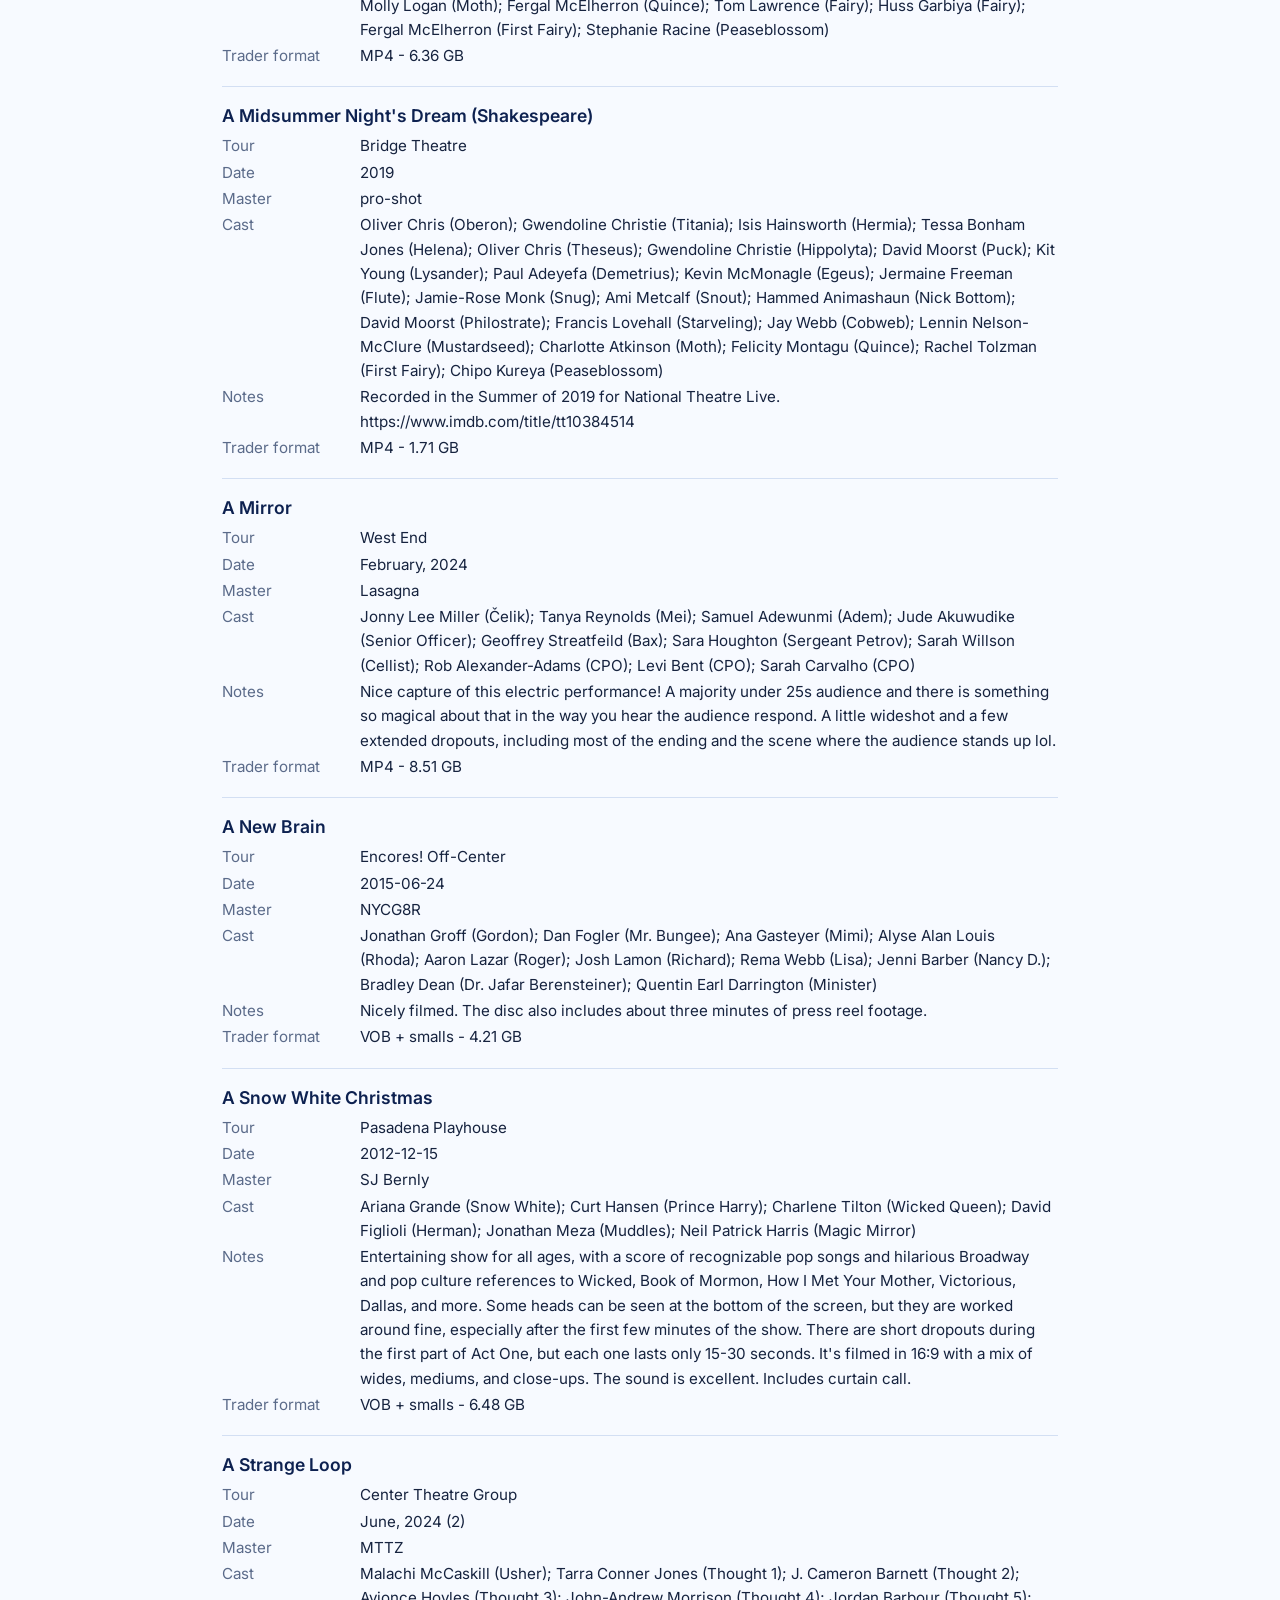
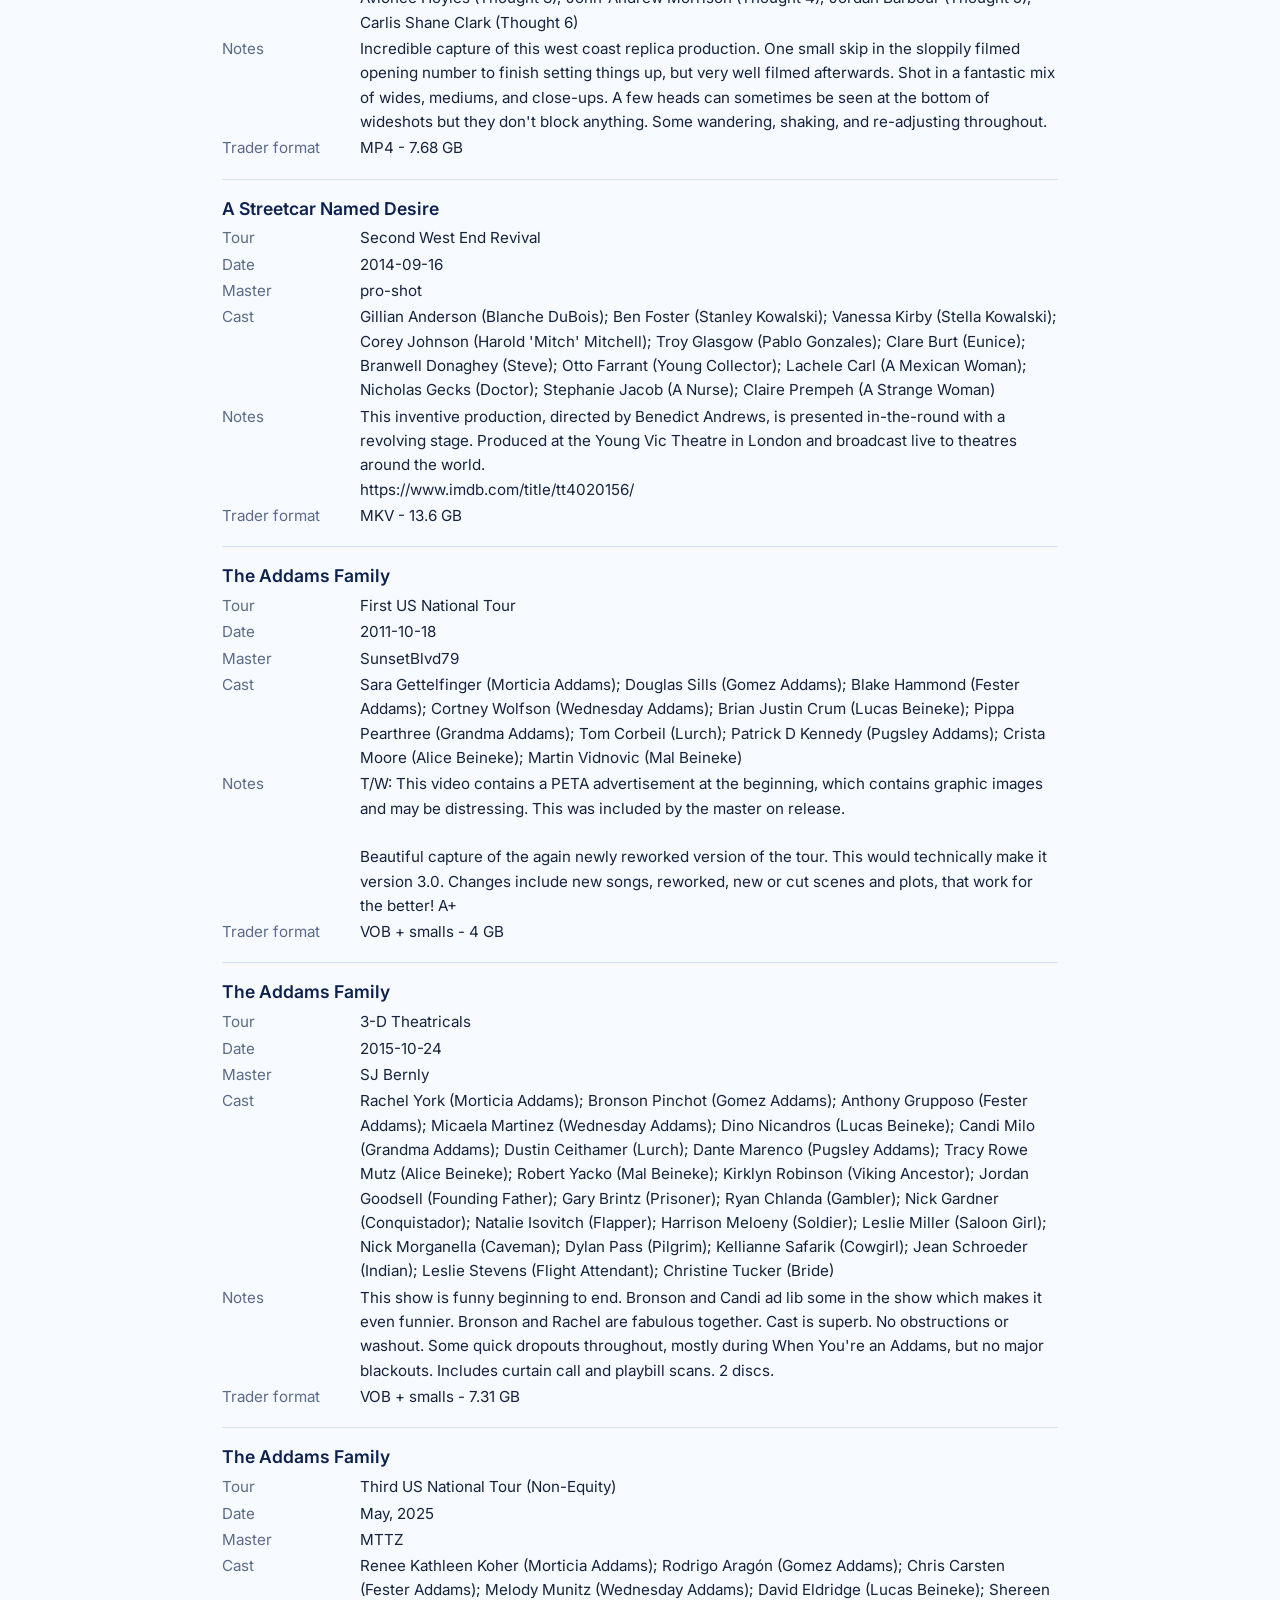
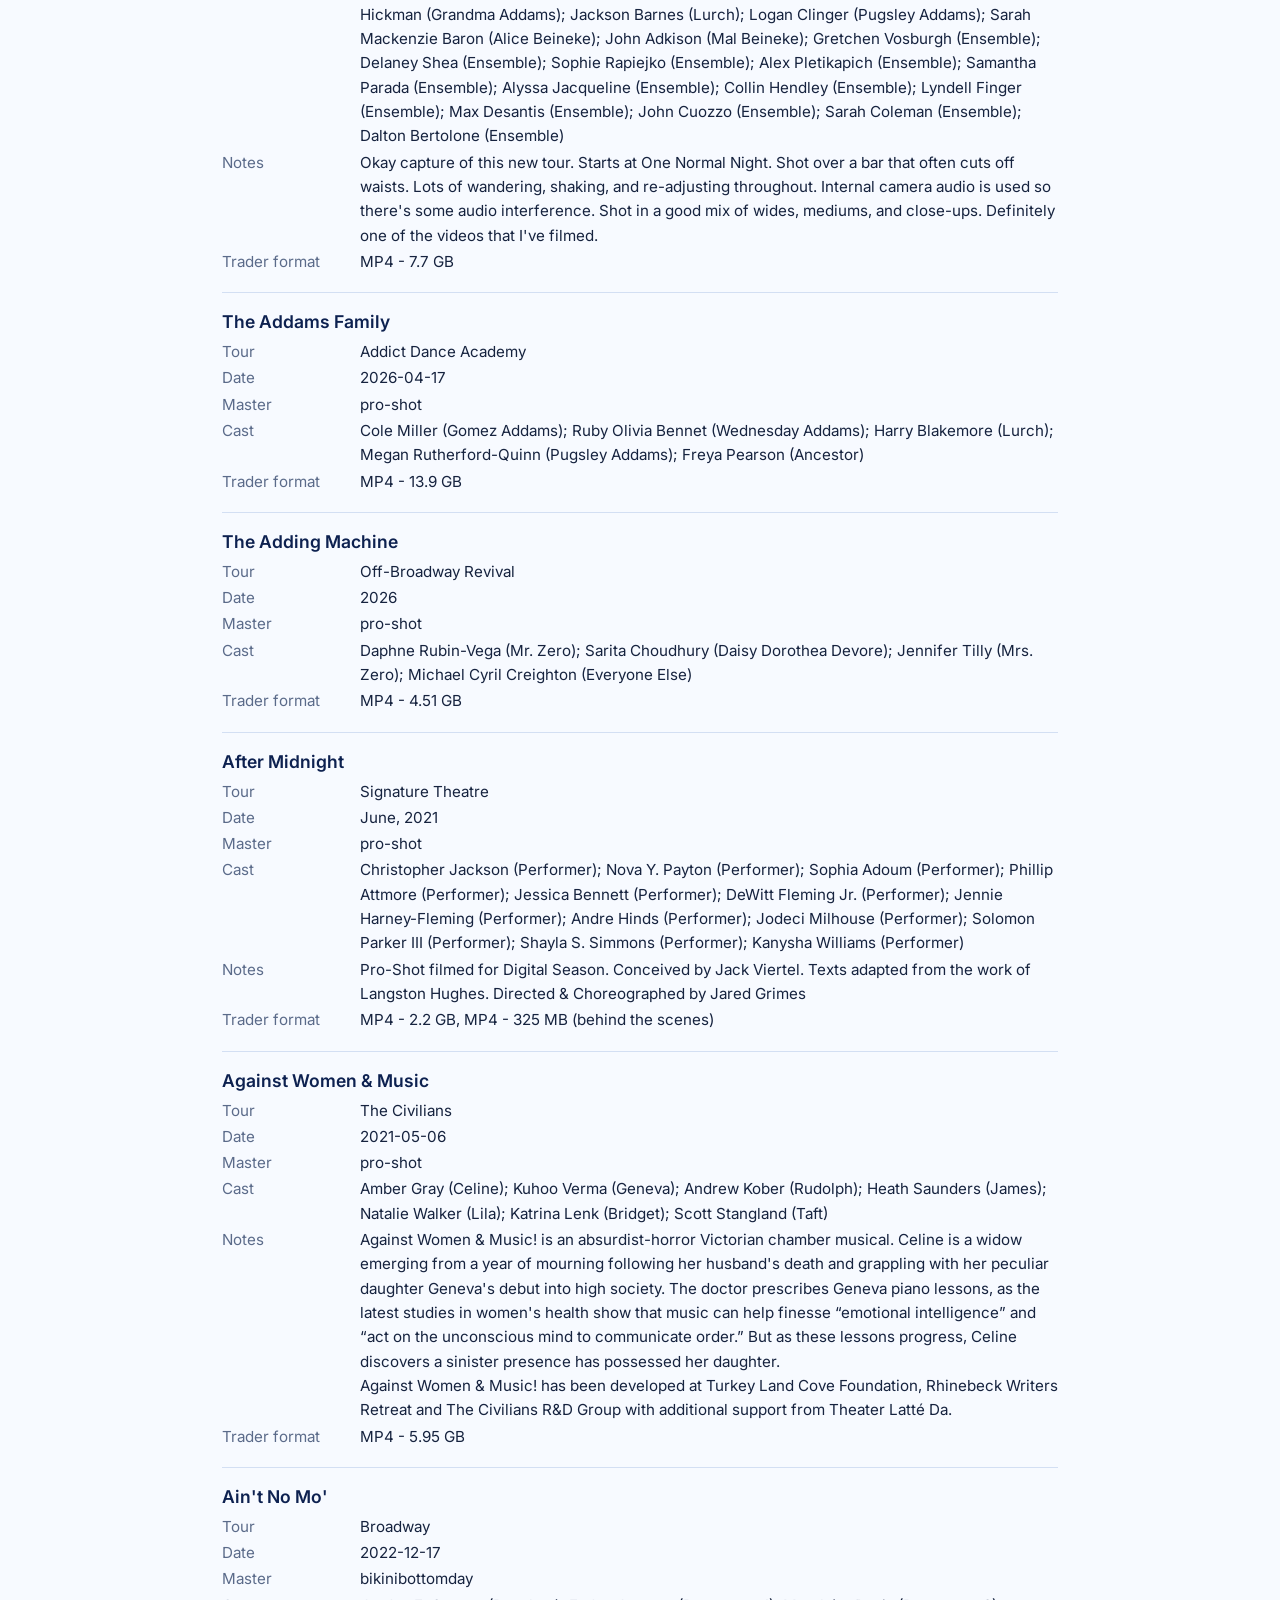
==== commit 056dd17b: "Add files via upload" ====
--- a/collection.html
+++ b/collection.html
@@ -10,7 +10,7 @@
 <body data-page="collection">
 <header class="site-header">
   <div class="wrap header-inner">
-    <a class="brand" href="index.html">Persephones Child</a>
+    <a class="brand" href="index.html">PersephonesChild</a>
     <nav class="main-nav" aria-label="Main">
       <a href="index.html" data-page="home">Home</a>
       <a href="collection.html" data-page="collection">Collection</a>
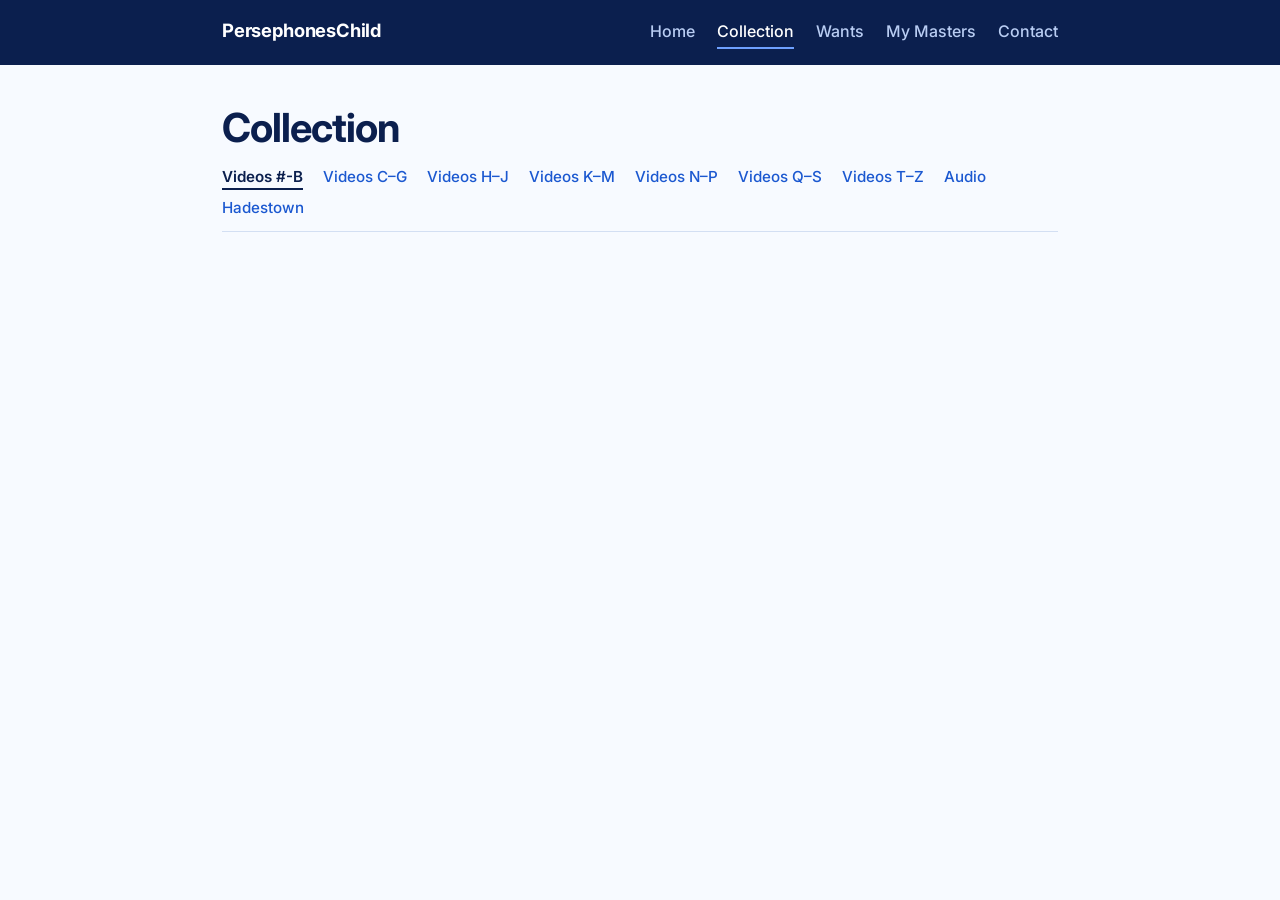
==== commit 6c379d14: "Add files via upload" ====
--- a/collection.html
+++ b/collection.html
@@ -21,15 +21,18 @@
   </div>
 </header>
 <main class="wrap">
-  <h1>Collection</h1>
-  <nav class="subnav" id="subnav" aria-label="Collection sections"></nav>
-  <div class="toolbar">
-    <label class="search"><span class="sr-only">Search this page</span>
-      <input type="search" id="search" placeholder="Search this page"></label>
-    <span class="count" id="count" aria-live="polite"></span>
+  <h1 id="title">Collection</h1>
+  <nav class="subnav" id="subnav" aria-label="Collection sections" hidden></nav>
+  <div id="landing" hidden></div>
+  <div id="results" hidden>
+    <div class="toolbar">
+      <label class="search"><span class="sr-only">Search this page</span>
+        <input type="search" id="search" placeholder="Search this page"></label>
+      <span class="count" id="count" aria-live="polite"></span>
+    </div>
+    <p class="legend"><span class="nft-sample">Red entries</span> are NFT (not for trade).</p>
+    <div id="list" class="list"><p class="status">Loading&hellip;</p></div>
   </div>
-  <p class="legend"><span class="nft-sample">Red entries</span> are NFT (not for trade).</p>
-  <div id="list" class="list"><p class="status">Loading&hellip;</p></div>
 </main>
 <script src="js/app.js"></script>
 </body>
--- a/css/style.css
+++ b/css/style.css
@@ -1,13 +1,13 @@
 :root {
-  --navy: #0d2150;
-  --blue: #1b56c9;
-  --blue-dark: #12409c;
+  --navy: #0b1f4e;
+  --blue: #1b58d0;
+  --blue-dark: #0f3e9d;
   --tint: #eaf1fc;
   --paper: #f7faff;
   --ink: #16233f;
   --muted: #5b6b8a;
   --line: #d3dff3;
-  --nft: #c0171d;
+  --nft: #d61d23;
   --font: "Inter", system-ui, -apple-system, "Segoe UI", Arial, sans-serif;
 }
 * { box-sizing: border-box; }
